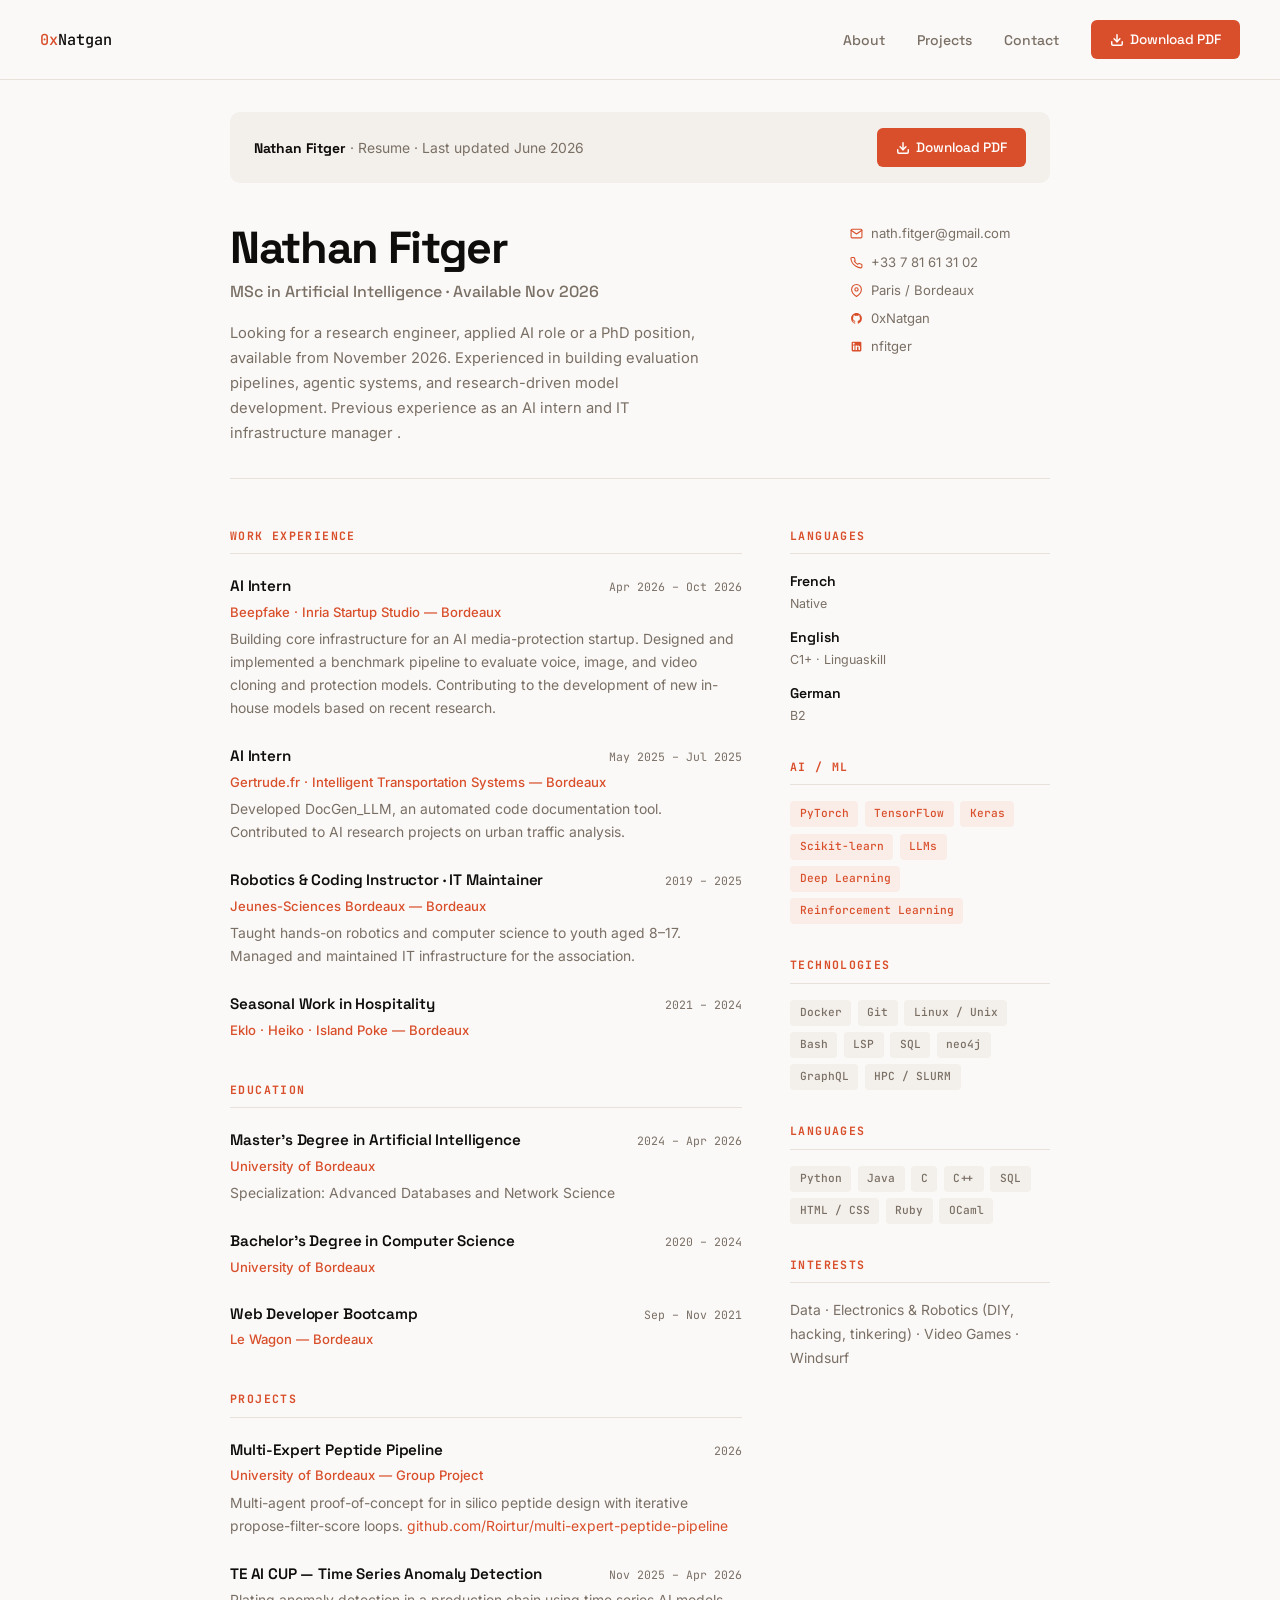
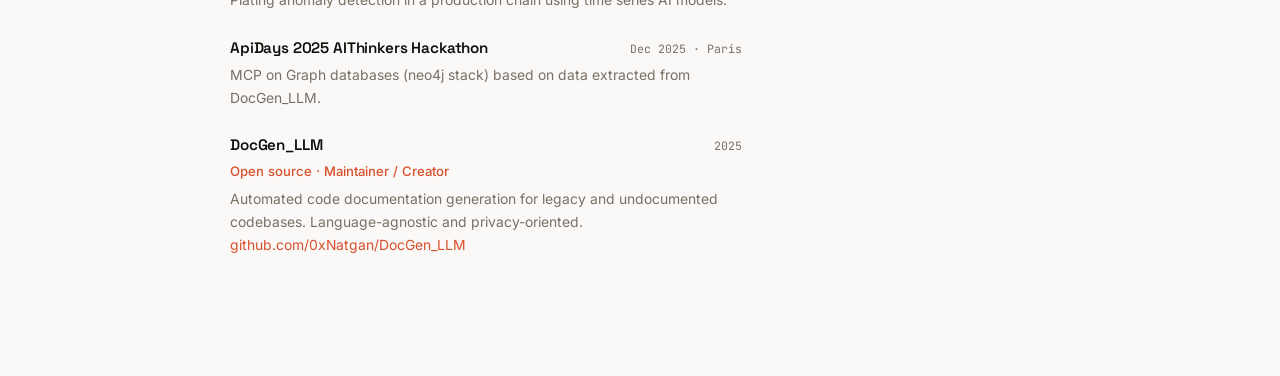
==== resume.html @ 7ccb7923 "Updates new projetcs etc..." ====
<!DOCTYPE html>
<html lang="en">

<head>
  <meta charset="UTF-8" />
  <meta name="viewport" content="width=device-width, initial-scale=1.0" />
  <title>Resume — 0xNatgan</title>
  <link rel="preconnect" href="https://fonts.googleapis.com" />
  <link rel="preconnect" href="https://fonts.gstatic.com" crossorigin />
  <link
    href="https://fonts.googleapis.com/css2?family=Space+Grotesk:wght@300;400;500;600;700&family=Inter:wght@400;500&family=JetBrains+Mono:wght@400;500&display=swap"
    rel="stylesheet" />
  <style>
    *,
    *::before,
    *::after {
      box-sizing: border-box;
      margin: 0;
      padding: 0;
    }

    :root {
      --bg: #FAF9F7;
      --surface: #F3F0EB;
      --text: #0F0D0B;
      --muted: #7A6F65;
      --accent: #D94F2B;
      --accent-2: #E8845C;
      --accent-light: #FAEDE8;
      --border: #E8E2DA;
      --mono: 'JetBrains Mono', monospace;
      --sans: 'Space Grotesk', sans-serif;
      --body: 'Inter', sans-serif;
    }

    html {
      scroll-behavior: smooth;
    }

    body {
      background: var(--bg);
      color: var(--text);
      font-family: var(--body);
      line-height: 1.6;
      -webkit-font-smoothing: antialiased;
    }

    /* ─── NAV ─── */
    nav {
      position: fixed;
      top: 0;
      left: 0;
      right: 0;
      z-index: 100;
      display: flex;
      justify-content: space-between;
      align-items: center;
      padding: 1.25rem 2.5rem;
      background: rgba(250, 249, 247, 0.9);
      backdrop-filter: blur(12px);
      border-bottom: 1px solid var(--border);
    }

    .nav-logo {
      font-family: var(--mono);
      font-size: 0.95rem;
      font-weight: 500;
      color: var(--text);
      text-decoration: none;
    }

    .nav-logo .prefix {
      color: var(--accent);
    }

    nav ul {
      list-style: none;
      display: flex;
      gap: 2rem;
      align-items: center;
    }

    nav ul a {
      font-family: var(--sans);
      font-size: 0.875rem;
      font-weight: 500;
      color: var(--muted);
      text-decoration: none;
      transition: color 0.2s;
    }

    nav ul a:hover {
      color: var(--accent);
    }

    .btn {
      font-family: var(--sans);
      font-size: 0.85rem;
      font-weight: 500;
      padding: 0.55rem 1.2rem;
      border-radius: 6px;
      text-decoration: none;
      transition: all 0.2s;
      display: inline-flex;
      align-items: center;
      gap: 0.35rem;
    }

    .btn-primary {
      background: var(--accent);
      color: #fff;
    }

    .btn-primary:hover {
      background: var(--accent-2);
      transform: translateY(-1px);
    }

    .btn-ghost {
      border: 1.5px solid var(--border);
      color: var(--text);
      background: transparent;
    }

    .btn-ghost:hover {
      border-color: var(--accent);
      color: var(--accent);
      transform: translateY(-1px);
    }

    /* ─── LAYOUT ─── */
    .page {
      max-width: 900px;
      margin: 0 auto;
      padding: 7rem 2.5rem 5rem;
    }

    /* ─── HEADER ─── */
    .resume-header {
      display: flex;
      justify-content: space-between;
      align-items: flex-start;
      gap: 2rem;
      margin-bottom: 3rem;
      padding-bottom: 2rem;
      border-bottom: 1px solid var(--border);
      flex-wrap: wrap;
    }

    .resume-header-left h1 {
      font-family: var(--sans);
      font-size: clamp(1.8rem, 4vw, 2.8rem);
      font-weight: 700;
      letter-spacing: -0.03em;
      line-height: 1.1;
      margin-bottom: 0.4rem;
    }

    .resume-header-left h1 .prefix {
      font-family: var(--mono);
      font-weight: 400;
      color: var(--accent);
      font-size: 0.65em;
    }

    .resume-title {
      font-family: var(--sans);
      font-size: 1rem;
      font-weight: 500;
      color: var(--muted);
      margin-bottom: 1rem;
    }

    .resume-summary {
      font-size: 0.92rem;
      color: var(--muted);
      max-width: 480px;
      line-height: 1.7;
    }

    .resume-header-right {
      display: flex;
      flex-direction: column;
      gap: 0.45rem;
      min-width: 200px;
    }

    .contact-item {
      display: flex;
      align-items: center;
      gap: 0.5rem;
      font-size: 0.82rem;
      color: var(--muted);
      font-family: var(--body);
    }

    .contact-item svg {
      flex-shrink: 0;
      color: var(--accent);
    }

    .contact-item a {
      color: var(--muted);
      text-decoration: none;
    }

    .contact-item a:hover {
      color: var(--accent);
    }

    /* ─── RESUME BODY ─── */
    .resume-body {
      display: grid;
      grid-template-columns: 1fr 260px;
      gap: 3rem;
      align-items: start;
    }

    /* ─── SECTIONS ─── */
    .resume-section {
      margin-bottom: 2.5rem;
    }

    .resume-section-title {
      font-family: var(--mono);
      font-size: 0.72rem;
      color: var(--accent);
      letter-spacing: 0.12em;
      text-transform: uppercase;
      margin-bottom: 1.25rem;
      padding-bottom: 0.5rem;
      border-bottom: 1px solid var(--border);
    }

    /* ─── TIMELINE ENTRIES ─── */
    .entry {
      margin-bottom: 1.5rem;
    }

    .entry:last-child {
      margin-bottom: 0;
    }

    .entry-header {
      display: flex;
      justify-content: space-between;
      align-items: baseline;
      gap: 0.75rem;
      flex-wrap: wrap;
      margin-bottom: 0.2rem;
    }

    .entry-title {
      font-family: var(--sans);
      font-size: 0.95rem;
      font-weight: 600;
      letter-spacing: -0.01em;
    }

    .entry-date {
      font-family: var(--mono);
      font-size: 0.72rem;
      color: var(--muted);
      white-space: nowrap;
      flex-shrink: 0;
    }

    .entry-org {
      font-size: 0.82rem;
      color: var(--accent);
      font-weight: 500;
      margin-bottom: 0.35rem;
    }

    .entry-desc {
      font-size: 0.87rem;
      color: var(--muted);
      line-height: 1.65;
    }

    .entry-desc a {
      color: var(--accent);
      text-decoration: none;
    }

    .entry-desc a:hover {
      text-decoration: underline;
    }

    /* ─── SIDEBAR ─── */
    .sidebar-block {
      margin-bottom: 2rem;
    }

    .sidebar-block:last-child {
      margin-bottom: 0;
    }

    .sidebar-title {
      font-family: var(--mono);
      font-size: 0.72rem;
      color: var(--accent);
      letter-spacing: 0.12em;
      text-transform: uppercase;
      margin-bottom: 1rem;
      padding-bottom: 0.5rem;
      border-bottom: 1px solid var(--border);
    }

    /* Languages */
    .lang-item {
      margin-bottom: 0.75rem;
    }

    .lang-name {
      font-family: var(--sans);
      font-size: 0.875rem;
      font-weight: 600;
      margin-bottom: 0.1rem;
    }

    .lang-level {
      font-size: 0.78rem;
      color: var(--muted);
    }

    /* Tags */
    .tag-cloud {
      display: flex;
      flex-wrap: wrap;
      gap: 0.4rem;
    }

    .tag {
      font-family: var(--mono);
      font-size: 0.7rem;
      background: var(--accent-light);
      color: var(--accent);
      padding: 0.25rem 0.6rem;
      border-radius: 4px;
      font-weight: 500;
    }

    .tag-neutral {
      background: var(--surface);
      color: var(--muted);
    }

    /* Hobbies */
    .hobbies-list {
      font-size: 0.87rem;
      color: var(--muted);
      line-height: 1.7;
    }

    /* ─── PRINT / DOWNLOAD BAR ─── */
    .download-bar {
      display: flex;
      align-items: center;
      justify-content: space-between;
      background: var(--surface);
      border-radius: 10px;
      padding: 1rem 1.5rem;
      margin-bottom: 2.5rem;
      flex-wrap: wrap;
      gap: 1rem;
    }

    .download-bar p {
      font-size: 0.87rem;
      color: var(--muted);
    }

    .download-bar strong {
      color: var(--text);
      font-family: var(--sans);
    }

    /* ─── REVEAL ─── */
    .reveal {
      opacity: 0;
      transform: translateY(14px);
      transition: opacity 0.5s ease, transform 0.5s ease;
    }

    .reveal.visible {
      opacity: 1;
      transform: none;
    }

    /* ─── RESPONSIVE ─── */
    @media (max-width: 680px) {
      nav {
        padding: 1rem 1.25rem;
      }

      .page {
        padding-left: 1.25rem;
        padding-right: 1.25rem;
      }

      .resume-body {
        grid-template-columns: 1fr;
      }

      .resume-header {
        flex-direction: column;
      }
    }

    @media (prefers-reduced-motion: reduce) {
      .reveal {
        transition: none;
      }
    }

    @media print {

      nav,
      .download-bar {
        display: none;
      }

      .page {
        padding-top: 1rem;
      }

      .reveal {
        opacity: 1;
        transform: none;
      }
    }
  </style>
</head>

<body>

  <nav>
    <a href="index.html" class="nav-logo"><span class="prefix">0x</span>Natgan</a>
    <ul>
      <li><a href="index.html#about">About</a></li>
      <li><a href="index.html#projects">Projects</a></li>
      <li><a href="index.html#contact">Contact</a></li>
      <li>
        <!-- Update href to point to your PDF file once hosted -->
        <a href="cv_en_Nathan_FITGER.pdf" download class="btn btn-primary">
          <svg width="14" height="14" viewBox="0 0 24 24" fill="none" stroke="currentColor" stroke-width="2.5"
            stroke-linecap="round" stroke-linejoin="round">
            <path d="M21 15v4a2 2 0 0 1-2 2H5a2 2 0 0 1-2-2v-4" />
            <polyline points="7 10 12 15 17 10" />
            <line x1="12" y1="15" x2="12" y2="3" />
          </svg>
          Download PDF
        </a>
      </li>
    </ul>
  </nav>

  <div class="page">

    <!-- Download nudge bar -->
    <div class="download-bar reveal">
      <p><strong>Nathan Fitger</strong> · Resume · Last updated June 2026</p>
      <a href="cv_en_Nathan_FITGER.pdf" download class="btn btn-primary">
        <svg width="14" height="14" viewBox="0 0 24 24" fill="none" stroke="currentColor" stroke-width="2.5"
          stroke-linecap="round" stroke-linejoin="round">
          <path d="M21 15v4a2 2 0 0 1-2 2H5a2 2 0 0 1-2-2v-4" />
          <polyline points="7 10 12 15 17 10" />
          <line x1="12" y1="15" x2="12" y2="3" />
        </svg>
        Download PDF
      </a>
    </div>

    <!-- Header -->
    <div class="resume-header reveal">
      <div class="resume-header-left">
        <h1></span>Nathan Fitger</h1>
        <p class="resume-title">MSc in Artificial Intelligence · Available Nov 2026</p>
        <p class="resume-summary">
          Looking for a research engineer, applied AI role or a PhD position, available from November 2026.
          Experienced in building evaluation pipelines, agentic systems, and
          research-driven model development. Previous experience as an AI intern and
          IT infrastructure manager .
        </p>
      </div>
      <div class="resume-header-right">
        <div class="contact-item">
          <svg width="13" height="13" viewBox="0 0 24 24" fill="none" stroke="currentColor" stroke-width="2"
            stroke-linecap="round" stroke-linejoin="round">
            <path d="M4 4h16c1.1 0 2 .9 2 2v12c0 1.1-.9 2-2 2H4c-1.1 0-2-.9-2-2V6c0-1.1.9-2 2-2z" />
            <polyline points="22,6 12,13 2,6" />
          </svg>
          <a href="mailto:nath.fitger@gmail.com">nath.fitger@gmail.com</a>
        </div>
        <div class="contact-item">
          <svg width="13" height="13" viewBox="0 0 24 24" fill="none" stroke="currentColor" stroke-width="2"
            stroke-linecap="round" stroke-linejoin="round">
            <path
              d="M22 16.92v3a2 2 0 0 1-2.18 2 19.79 19.79 0 0 1-8.63-3.07A19.5 19.5 0 0 1 4.69 13.4a19.79 19.79 0 0 1-3.07-8.67A2 2 0 0 1 3.6 2.69h3a2 2 0 0 1 2 1.72c.127.96.361 1.903.7 2.81a2 2 0 0 1-.45 2.11L7.91 9.16a16 16 0 0 0 6.29 6.29l.94-.94a2 2 0 0 1 2.11-.45c.907.339 1.85.573 2.81.7A2 2 0 0 1 22 16.92z" />
          </svg>
          +33 7 81 61 31 02
        </div>
        <div class="contact-item">
          <svg width="13" height="13" viewBox="0 0 24 24" fill="none" stroke="currentColor" stroke-width="2"
            stroke-linecap="round" stroke-linejoin="round">
            <path d="M21 10c0 7-9 13-9 13s-9-6-9-13a9 9 0 0 1 18 0z" />
            <circle cx="12" cy="10" r="3" />
          </svg>
          Paris / Bordeaux
        </div>
        <div class="contact-item">
          <svg width="13" height="13" viewBox="0 0 24 24" fill="currentColor">
            <path
              d="M12 2C6.477 2 2 6.477 2 12c0 4.42 2.865 8.17 6.839 9.49.5.092.682-.217.682-.482 0-.237-.008-.866-.013-1.7-2.782.604-3.369-1.34-3.369-1.34-.454-1.156-1.11-1.463-1.11-1.463-.908-.62.069-.608.069-.608 1.003.07 1.531 1.03 1.531 1.03.892 1.529 2.341 1.087 2.91.832.092-.647.35-1.088.636-1.338-2.22-.253-4.555-1.11-4.555-4.943 0-1.091.39-1.984 1.029-2.683-.103-.253-.446-1.27.098-2.647 0 0 .84-.269 2.75 1.025A9.578 9.578 0 0 1 12 6.836c.85.004 1.705.114 2.504.336 1.909-1.294 2.747-1.025 2.747-1.025.546 1.377.202 2.394.1 2.647.64.699 1.028 1.592 1.028 2.683 0 3.842-2.339 4.687-4.566 4.935.359.309.678.919.678 1.852 0 1.336-.012 2.415-.012 2.743 0 .267.18.578.688.48C19.138 20.167 22 16.418 22 12c0-5.523-4.477-10-10-10z" />
          </svg>
          <a href="https://github.com/0xNatgan" target="_blank">0xNatgan</a>
        </div>
        <div class="contact-item">
          <svg width="13" height="13" viewBox="0 0 24 24" fill="currentColor">
            <path
              d="M19 3a2 2 0 0 1 2 2v14a2 2 0 0 1-2 2H5a2 2 0 0 1-2-2V5a2 2 0 0 1 2-2h14m-.5 15.5v-5.3a3.26 3.26 0 0 0-3.26-3.26c-.85 0-1.84.52-2.32 1.3v-1.11h-2.79v8.37h2.79v-4.93c0-.77.62-1.4 1.39-1.4a1.4 1.4 0 0 1 1.4 1.4v4.93h2.79M6.88 8.56a1.68 1.68 0 0 0 1.68-1.68c0-.93-.75-1.69-1.68-1.69a1.69 1.69 0 0 0-1.69 1.69c0 .93.76 1.68 1.69 1.68m1.39 9.94v-8.37H5.5v8.37h2.77z" />
          </svg>
          <a href="https://linkedin.com/in/nfitger" target="_blank">nfitger</a>
        </div>
      </div>
    </div>

    <!-- Body: main + sidebar -->
    <div class="resume-body">

      <!-- MAIN COLUMN -->
      <div>

        <!-- Work Experience -->
        <div class="resume-section reveal">
          <h2 class="resume-section-title">Work Experience</h2>

          <div class="entry">
            <div class="entry-header">
              <span class="entry-title">AI Intern</span>
              <span class="entry-date">Apr 2026 – Oct 2026</span>
            </div>
            <div class="entry-org">Beepfake · Inria Startup Studio — Bordeaux</div>
            <p class="entry-desc">
              Building core infrastructure for an AI media-protection startup.
              Designed and implemented a benchmark pipeline to evaluate voice, image,
              and video cloning and protection models. Contributing to the development
              of new in-house models based on recent research.
            </p>
          </div>

          <div class="entry">
            <div class="entry-header">
              <span class="entry-title">AI Intern</span>
              <span class="entry-date">May 2025 – Jul 2025</span>
            </div>
            <div class="entry-org">Gertrude.fr · Intelligent Transportation Systems — Bordeaux</div>
            <p class="entry-desc">
              Developed DocGen_LLM, an automated code documentation tool. Contributed to
              AI research projects on urban traffic analysis.
            </p>
          </div>

          <div class="entry">
            <div class="entry-header">
              <span class="entry-title">Robotics & Coding Instructor · IT Maintainer</span>
              <span class="entry-date">2019 – 2025</span>
            </div>
            <div class="entry-org">Jeunes-Sciences Bordeaux — Bordeaux</div>
            <p class="entry-desc">
              Taught hands-on robotics and computer science to youth aged 8–17.
              Managed and maintained IT infrastructure for the association.
            </p>
          </div>

          <div class="entry">
            <div class="entry-header">
              <span class="entry-title">Seasonal Work in Hospitality</span>
              <span class="entry-date">2021 – 2024</span>
            </div>
            <div class="entry-org">Eklo · Heiko · Island Poke — Bordeaux</div>
          </div>
        </div>

        <!-- Education -->
        <div class="resume-section reveal">
          <h2 class="resume-section-title">Education</h2>

          <div class="entry">
            <div class="entry-header">
              <span class="entry-title">Master's Degree in Artificial Intelligence</span>
              <span class="entry-date">2024 – Apr 2026</span>
            </div>
            <div class="entry-org">University of Bordeaux</div>
            <p class="entry-desc">Specialization: Advanced Databases and Network Science</p>
          </div>

          <div class="entry">
            <div class="entry-header">
              <span class="entry-title">Bachelor's Degree in Computer Science</span>
              <span class="entry-date">2020 – 2024</span>
            </div>
            <div class="entry-org">University of Bordeaux</div>
          </div>

          <div class="entry">
            <div class="entry-header">
              <span class="entry-title">Web Developer Bootcamp</span>
              <span class="entry-date">Sep – Nov 2021</span>
            </div>
            <div class="entry-org">Le Wagon — Bordeaux</div>
          </div>
        </div>

        <!-- Projects -->
        <div class="resume-section reveal">
          <h2 class="resume-section-title">Projects</h2>

          <div class="entry">
            <div class="entry-header">
              <span class="entry-title">Multi-Expert Peptide Pipeline</span>
              <span class="entry-date">2026</span>
            </div>
            <div class="entry-org">University of Bordeaux — Group Project</div>
            <p class="entry-desc">
              Multi-agent proof-of-concept for in silico peptide design with iterative
              propose-filter-score loops. <a href="https://github.com/Roirtur/multi-expert-peptide-pipeline"
                target="_blank">github.com/Roirtur/multi-expert-peptide-pipeline</a>
            </p>
          </div>

          <div class="entry">
            <div class="entry-header">
              <span class="entry-title">TE AI CUP — Time Series Anomaly Detection</span>
              <span class="entry-date">Nov 2025 – Apr 2026</span>
            </div>
            <p class="entry-desc">Plating anomaly detection in a production chain using time series AI models.</p>
          </div>

          <div class="entry">
            <div class="entry-header">
              <span class="entry-title">ApiDays 2025 AIThinkers Hackathon</span>
              <span class="entry-date">Dec 2025 · Paris</span>
            </div>
            <p class="entry-desc">MCP on Graph databases (neo4j stack) based on data extracted from DocGen_LLM.</p>
          </div>

          <div class="entry">
            <div class="entry-header">
              <span class="entry-title">DocGen_LLM</span>
              <span class="entry-date">2025</span>
            </div>
            <div class="entry-org">Open source · Maintainer / Creator</div>
            <p class="entry-desc">
              Automated code documentation generation for legacy and undocumented codebases.
              Language-agnostic and privacy-oriented. <a href="https://github.com/0xNatgan/DocGen_LLM"
                target="_blank">github.com/0xNatgan/DocGen_LLM</a>
            </p>
          </div>
        </div>

      </div>

      <!-- SIDEBAR -->
      <div>

        <div class="sidebar-block reveal">
          <h3 class="sidebar-title">Languages</h3>
          <div class="lang-item">
            <div class="lang-name">French</div>
            <div class="lang-level">Native</div>
          </div>
          <div class="lang-item">
            <div class="lang-name">English</div>
            <div class="lang-level">C1+ · Linguaskill</div>
          </div>
          <div class="lang-item">
            <div class="lang-name">German</div>
            <div class="lang-level">B2</div>
          </div>
        </div>

        <div class="sidebar-block reveal">
          <h3 class="sidebar-title">AI / ML</h3>
          <div class="tag-cloud">
            <span class="tag">PyTorch</span>
            <span class="tag">TensorFlow</span>
            <span class="tag">Keras</span>
            <span class="tag">Scikit-learn</span>
            <span class="tag">LLMs</span>
            <span class="tag">Deep Learning</span>
            <span class="tag">Reinforcement Learning</span>
          </div>
        </div>

        <div class="sidebar-block reveal">
          <h3 class="sidebar-title">Technologies</h3>
          <div class="tag-cloud">
            <span class="tag tag-neutral">Docker</span>
            <span class="tag tag-neutral">Git</span>
            <span class="tag tag-neutral">Linux / Unix</span>
            <span class="tag tag-neutral">Bash</span>
            <span class="tag tag-neutral">LSP</span>
            <span class="tag tag-neutral">SQL</span>
            <span class="tag tag-neutral">neo4j</span>
            <span class="tag tag-neutral">GraphQL</span>
            <span class="tag tag-neutral">HPC / SLURM</span>
          </div>
        </div>

        <div class="sidebar-block reveal">
          <h3 class="sidebar-title">Languages</h3>
          <div class="tag-cloud">
            <span class="tag tag-neutral">Python</span>
            <span class="tag tag-neutral">Java</span>
            <span class="tag tag-neutral">C</span>
            <span class="tag tag-neutral">C++</span>
            <span class="tag tag-neutral">SQL</span>
            <span class="tag tag-neutral">HTML / CSS</span>
            <span class="tag tag-neutral">Ruby</span>
            <span class="tag tag-neutral">OCaml</span>
          </div>
        </div>

        <div class="sidebar-block reveal">
          <h3 class="sidebar-title">Interests</h3>
          <p class="hobbies-list">Data · Electronics & Robotics (DIY, hacking, tinkering) · Video Games · Windsurf</p>
        </div>

      </div>
    </div>
  </div>

  <script>
    const observer = new IntersectionObserver((entries) => {
      entries.forEach(e => {
        if (e.isIntersecting) {
          e.target.classList.add('visible');
          observer.unobserve(e.target);
        }
      });
    }, { threshold: 0.08, rootMargin: '0px 0px -30px 0px' });
    document.querySelectorAll('.reveal').forEach(el => observer.observe(el));
  </script>
</body>

</html>
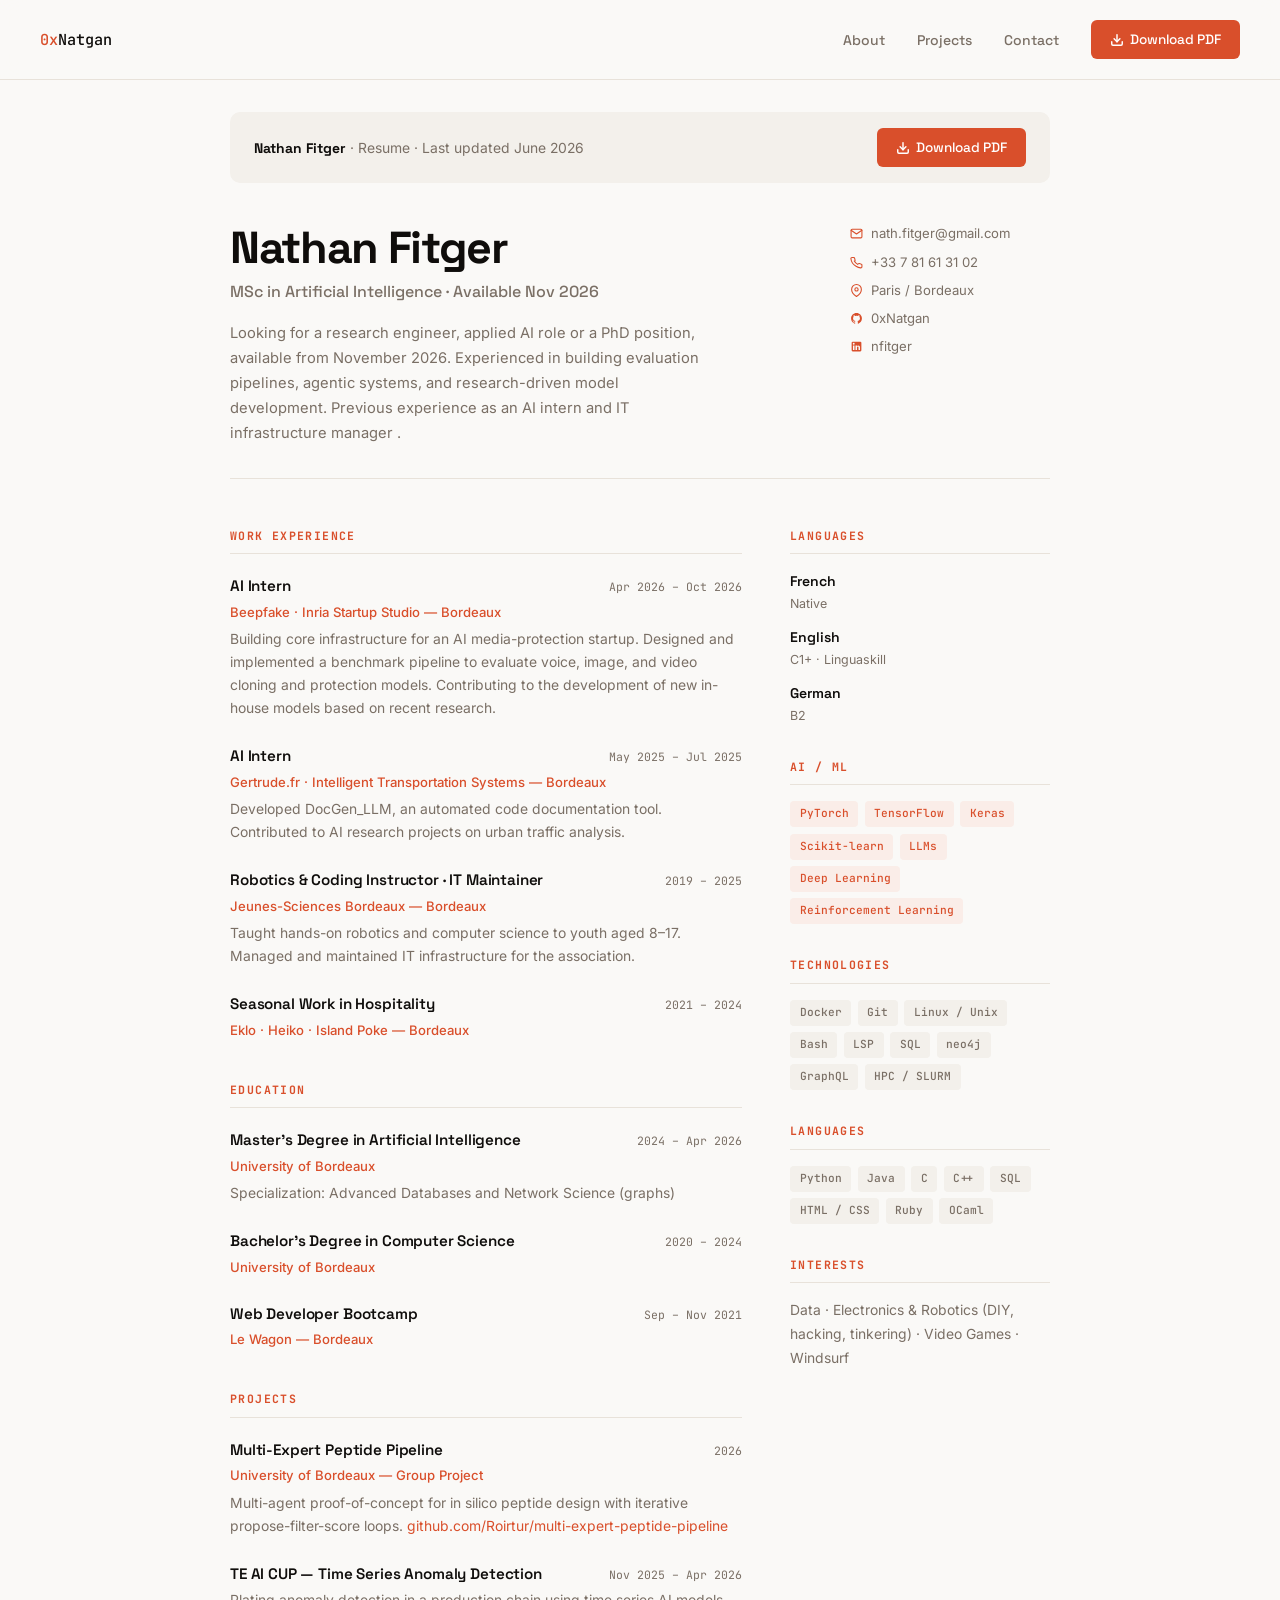
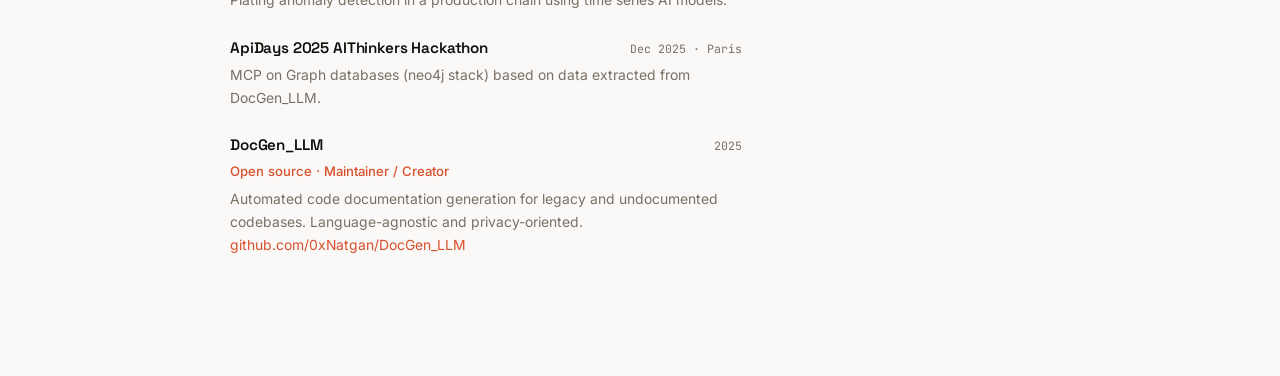
==== commit 3f40754a: "Update specialization" ====
--- a/resume.html
+++ b/resume.html
@@ -593,7 +593,7 @@
               <span class="entry-date">2024 – Apr 2026</span>
             </div>
             <div class="entry-org">University of Bordeaux</div>
-            <p class="entry-desc">Specialization: Advanced Databases and Network Science</p>
+            <p class="entry-desc">Specialization: Advanced Databases and Network Science (graphs)</p>
           </div>
 
           <div class="entry">
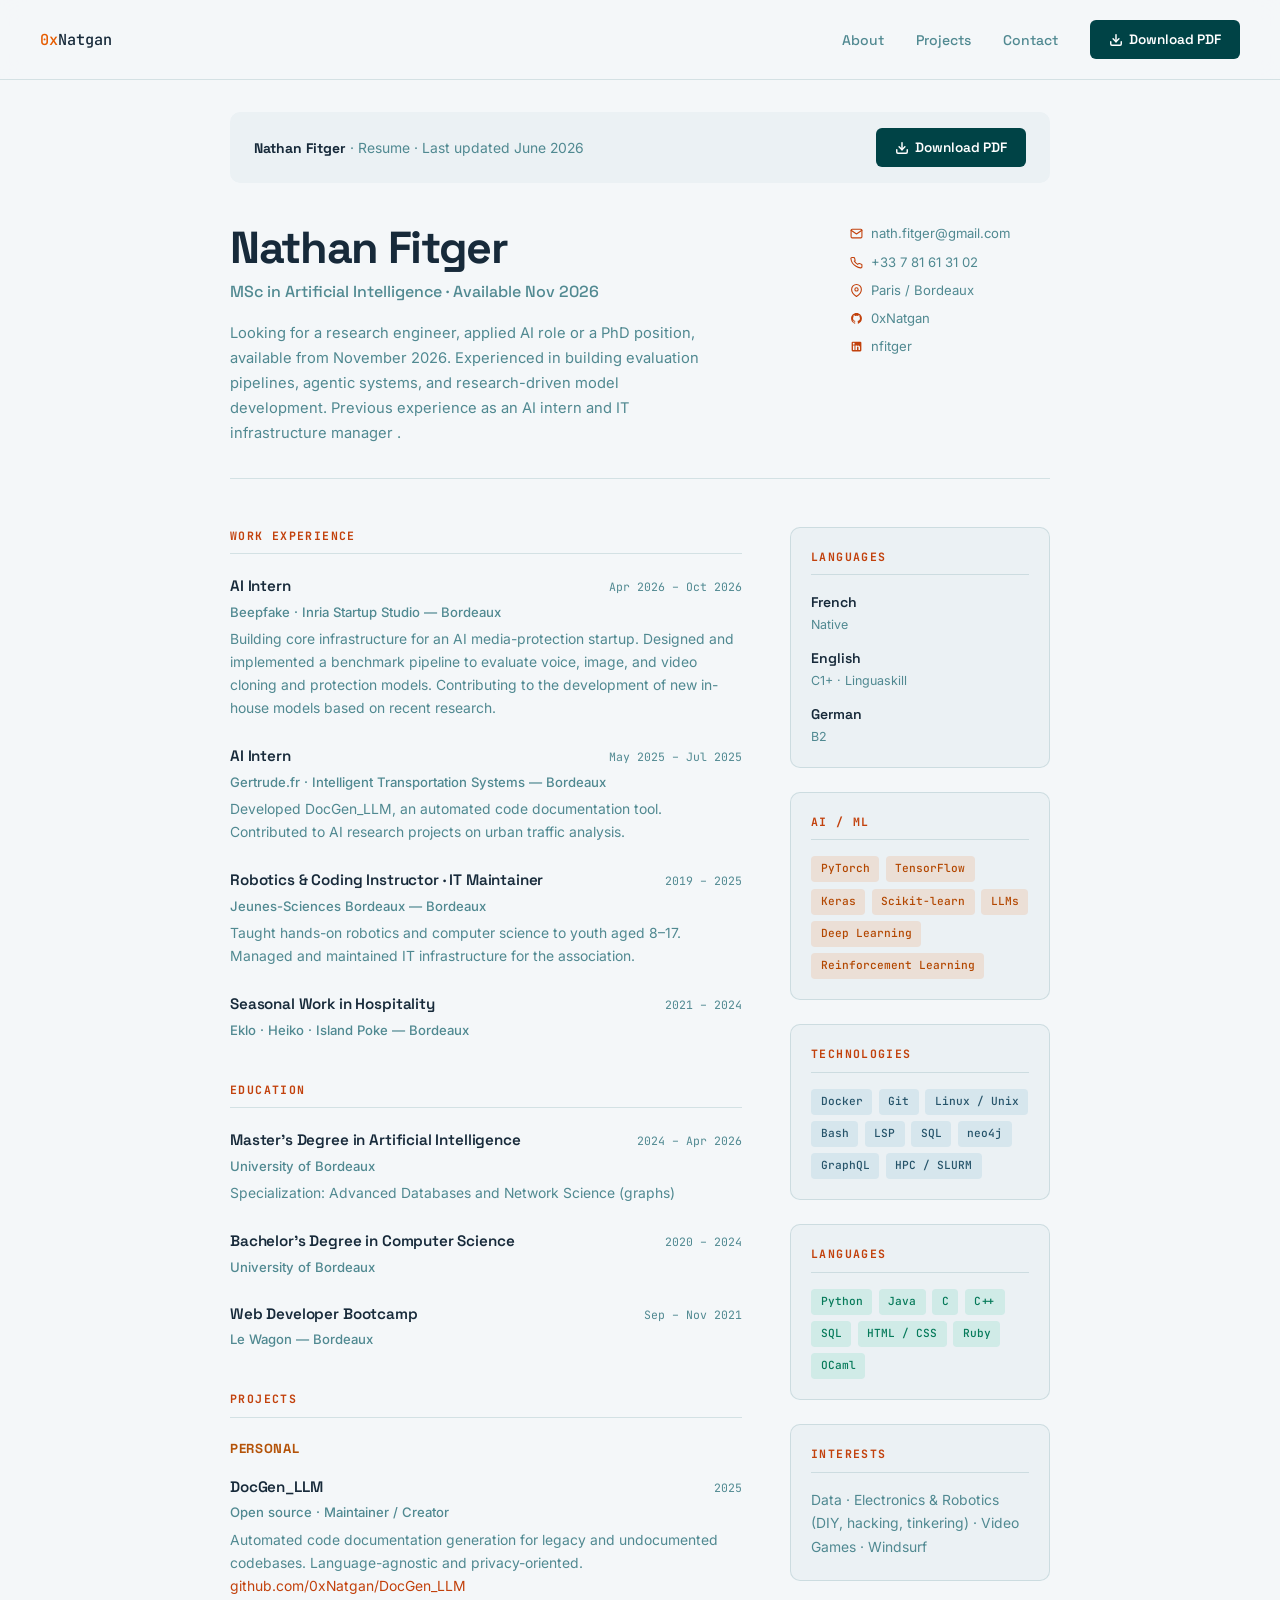
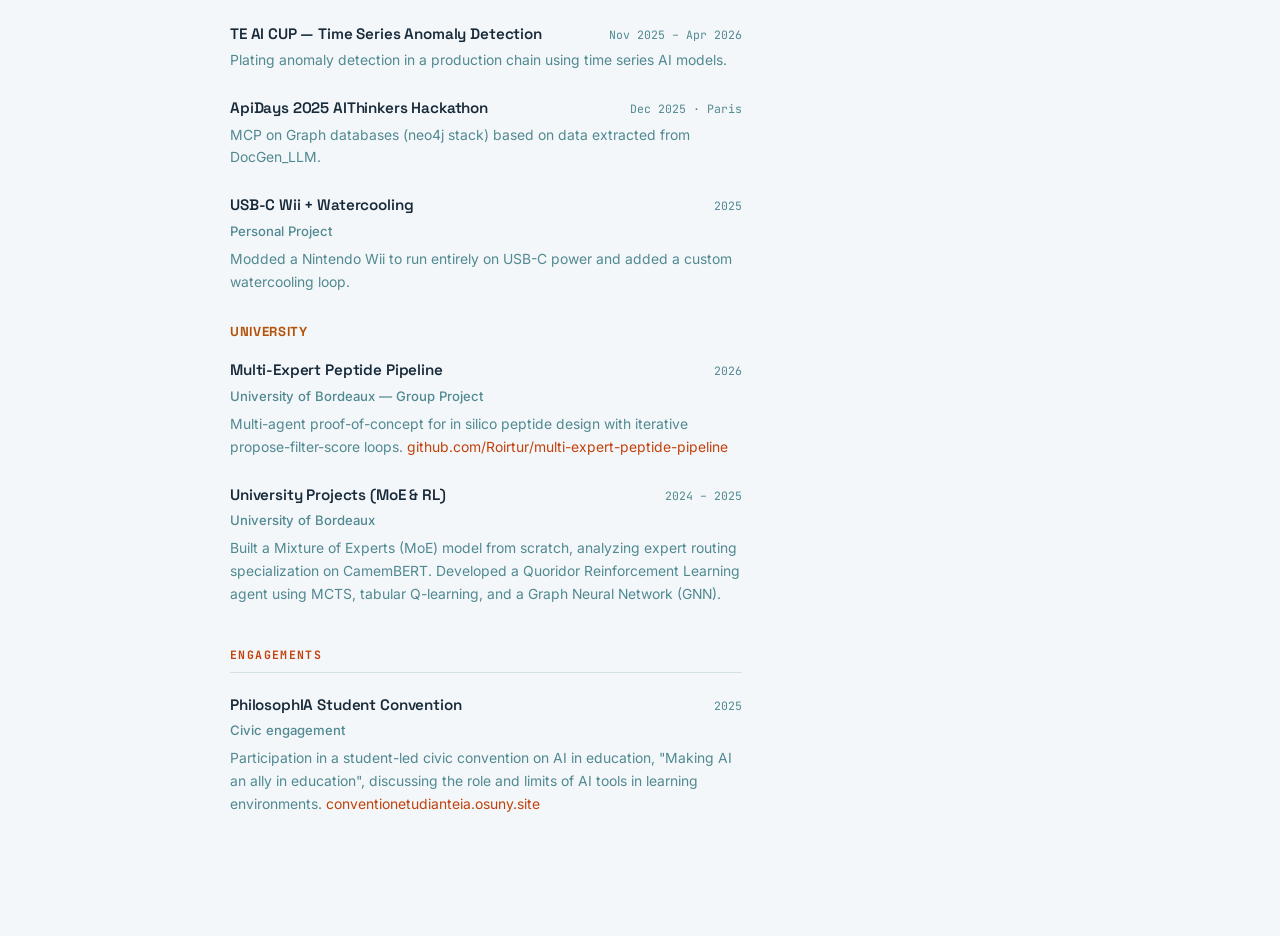
==== commit 0f96e975: "Update color palette and add university + PhilosophIA page" ====
--- a/resume.html
+++ b/resume.html
@@ -20,14 +20,16 @@
     }
 
     :root {
-      --bg: #FAF9F7;
-      --surface: #F3F0EB;
-      --text: #0F0D0B;
-      --muted: #7A6F65;
-      --accent: #D94F2B;
-      --accent-2: #E8845C;
-      --accent-light: #FAEDE8;
-      --border: #E8E2DA;
+      --bg: #F4F7F9;
+      --surface: #EBF1F4;
+      --text: #172a3a;
+      --muted: #508991;
+      --accent: #004346;
+      --accent-2: #e65c00;
+      --accent-warm: #c2410c;
+      --accent-warm-muted: #b45309;
+      --accent-light: rgba(230, 92, 0, 0.12);
+      --border: rgba(80, 137, 145, 0.2);
       --mono: 'JetBrains Mono', monospace;
       --sans: 'Space Grotesk', sans-serif;
       --body: 'Inter', sans-serif;
@@ -56,7 +58,7 @@
       justify-content: space-between;
       align-items: center;
       padding: 1.25rem 2.5rem;
-      background: rgba(250, 249, 247, 0.9);
+      background: rgba(244, 247, 249, 0.9);
       backdrop-filter: blur(12px);
       border-bottom: 1px solid var(--border);
     }
@@ -70,7 +72,7 @@
     }
 
     .nav-logo .prefix {
-      color: var(--accent);
+      color: var(--accent-2);
     }
 
     nav ul {
@@ -90,7 +92,7 @@
     }
 
     nav ul a:hover {
-      color: var(--accent);
+      color: var(--accent-2);
     }
 
     .btn {
@@ -109,6 +111,7 @@
     .btn-primary {
       background: var(--accent);
       color: #fff;
+      font-weight: 600;
     }
 
     .btn-primary:hover {
@@ -123,8 +126,8 @@
     }
 
     .btn-ghost:hover {
-      border-color: var(--accent);
-      color: var(--accent);
+      border-color: var(--accent-2);
+      color: var(--accent-2);
       transform: translateY(-1px);
     }
 
@@ -159,7 +162,7 @@
     .resume-header-left h1 .prefix {
       font-family: var(--mono);
       font-weight: 400;
-      color: var(--accent);
+      color: var(--accent-warm);
       font-size: 0.65em;
     }
 
@@ -196,7 +199,7 @@
 
     .contact-item svg {
       flex-shrink: 0;
-      color: var(--accent);
+      color: var(--accent-warm);
     }
 
     .contact-item a {
@@ -205,7 +208,7 @@
     }
 
     .contact-item a:hover {
-      color: var(--accent);
+      color: var(--accent-warm);
     }
 
     /* ─── RESUME BODY ─── */
@@ -224,12 +227,25 @@
     .resume-section-title {
       font-family: var(--mono);
       font-size: 0.72rem;
-      color: var(--accent);
+      color: var(--accent-warm);
       letter-spacing: 0.12em;
       text-transform: uppercase;
       margin-bottom: 1.25rem;
       padding-bottom: 0.5rem;
       border-bottom: 1px solid var(--border);
+    }
+
+    .resume-subsection-title {
+      font-family: var(--sans);
+      font-size: 0.82rem;
+      text-transform: uppercase;
+      letter-spacing: 0.05em;
+      color: var(--accent-warm-muted);
+      margin: 1.75rem 0 1rem 0;
+    }
+
+    .resume-subsection-title:first-of-type {
+      margin-top: 0;
     }
 
     /* ─── TIMELINE ENTRIES ─── */
@@ -267,7 +283,7 @@
 
     .entry-org {
       font-size: 0.82rem;
-      color: var(--accent);
+      color: var(--muted);
       font-weight: 500;
       margin-bottom: 0.35rem;
     }
@@ -279,7 +295,7 @@
     }
 
     .entry-desc a {
-      color: var(--accent);
+      color: var(--accent-warm);
       text-decoration: none;
     }
 
@@ -289,7 +305,11 @@
 
     /* ─── SIDEBAR ─── */
     .sidebar-block {
-      margin-bottom: 2rem;
+      background: var(--surface);
+      border: 1px solid var(--border);
+      border-radius: 10px;
+      padding: 1.25rem;
+      margin-bottom: 1.5rem;
     }
 
     .sidebar-block:last-child {
@@ -299,7 +319,7 @@
     .sidebar-title {
       font-family: var(--mono);
       font-size: 0.72rem;
-      color: var(--accent);
+      color: var(--accent-warm);
       letter-spacing: 0.12em;
       text-transform: uppercase;
       margin-bottom: 1rem;
@@ -312,6 +332,10 @@
       margin-bottom: 0.75rem;
     }
 
+    .lang-item:last-child {
+      margin-bottom: 0;
+    }
+
     .lang-name {
       font-family: var(--sans);
       font-size: 0.875rem;
@@ -334,16 +358,34 @@
     .tag {
       font-family: var(--mono);
       font-size: 0.7rem;
-      background: var(--accent-light);
-      color: var(--accent);
       padding: 0.25rem 0.6rem;
       border-radius: 4px;
       font-weight: 500;
     }
 
-    .tag-neutral {
-      background: var(--surface);
-      color: var(--muted);
+    .tag-blue {
+      background: rgba(116, 179, 206, 0.18);
+      color: #26546a;
+    }
+
+    .tag-cyan {
+      background: rgba(80, 137, 145, 0.15);
+      color: #2c5156;
+    }
+
+    .tag-orange {
+      background: rgba(230, 92, 0, 0.12);
+      color: #b34700;
+    }
+
+    .tag-dark {
+      background: rgba(23, 42, 58, 0.08);
+      color: #172a3a;
+    }
+
+    .tag-green {
+      background: rgba(9, 188, 138, 0.12);
+      color: #067a5a;
     }
 
     /* Hobbies */
@@ -475,7 +517,7 @@
     <!-- Header -->
     <div class="resume-header reveal">
       <div class="resume-header-left">
-        <h1></span>Nathan Fitger</h1>
+        <h1>Nathan Fitger</h1>
         <p class="resume-title">MSc in Artificial Intelligence · Available Nov 2026</p>
         <p class="resume-summary">
           Looking for a research engineer, applied AI role or a PhD position, available from November 2026.
@@ -617,6 +659,50 @@
         <div class="resume-section reveal">
           <h2 class="resume-section-title">Projects</h2>
 
+          <h3 class="resume-subsection-title">Personal</h3>
+
+          <div class="entry">
+            <div class="entry-header">
+              <span class="entry-title">DocGen_LLM</span>
+              <span class="entry-date">2025</span>
+            </div>
+            <div class="entry-org">Open source · Maintainer / Creator</div>
+            <p class="entry-desc">
+              Automated code documentation generation for legacy and undocumented codebases.
+              Language-agnostic and privacy-oriented. <a href="https://github.com/0xNatgan/DocGen_LLM"
+                target="_blank">github.com/0xNatgan/DocGen_LLM</a>
+            </p>
+          </div>
+
+          <div class="entry">
+            <div class="entry-header">
+              <span class="entry-title">TE AI CUP — Time Series Anomaly Detection</span>
+              <span class="entry-date">Nov 2025 – Apr 2026</span>
+            </div>
+            <p class="entry-desc">Plating anomaly detection in a production chain using time series AI models.</p>
+          </div>
+
+          <div class="entry">
+            <div class="entry-header">
+              <span class="entry-title">ApiDays 2025 AIThinkers Hackathon</span>
+              <span class="entry-date">Dec 2025 · Paris</span>
+            </div>
+            <p class="entry-desc">MCP on Graph databases (neo4j stack) based on data extracted from DocGen_LLM.</p>
+          </div>
+
+          <div class="entry">
+            <div class="entry-header">
+              <span class="entry-title">USB-C Wii + Watercooling</span>
+              <span class="entry-date">2025</span>
+            </div>
+            <div class="entry-org">Personal Project</div>
+            <p class="entry-desc">
+              Modded a Nintendo Wii to run entirely on USB-C power and added a custom watercooling loop.
+            </p>
+          </div>
+
+          <h3 class="resume-subsection-title">University</h3>
+
           <div class="entry">
             <div class="entry-header">
               <span class="entry-title">Multi-Expert Peptide Pipeline</span>
@@ -632,30 +718,29 @@
 
           <div class="entry">
             <div class="entry-header">
-              <span class="entry-title">TE AI CUP — Time Series Anomaly Detection</span>
-              <span class="entry-date">Nov 2025 – Apr 2026</span>
-            </div>
-            <p class="entry-desc">Plating anomaly detection in a production chain using time series AI models.</p>
-          </div>
-
-          <div class="entry">
-            <div class="entry-header">
-              <span class="entry-title">ApiDays 2025 AIThinkers Hackathon</span>
-              <span class="entry-date">Dec 2025 · Paris</span>
-            </div>
-            <p class="entry-desc">MCP on Graph databases (neo4j stack) based on data extracted from DocGen_LLM.</p>
-          </div>
-
-          <div class="entry">
-            <div class="entry-header">
-              <span class="entry-title">DocGen_LLM</span>
+              <span class="entry-title">University Projects (MoE &amp; RL)</span>
+              <span class="entry-date">2024 – 2025</span>
+            </div>
+            <div class="entry-org">University of Bordeaux</div>
+            <p class="entry-desc">
+              Built a Mixture of Experts (MoE) model from scratch, analyzing expert routing specialization on CamemBERT. Developed a Quoridor Reinforcement Learning agent using MCTS, tabular Q-learning, and a Graph Neural Network (GNN).
+            </p>
+          </div>
+        </div>
+
+        <!-- Engagements -->
+        <div class="resume-section reveal">
+          <h2 class="resume-section-title">Engagements</h2>
+
+          <div class="entry">
+            <div class="entry-header">
+              <span class="entry-title">PhilosophIA Student Convention</span>
               <span class="entry-date">2025</span>
             </div>
-            <div class="entry-org">Open source · Maintainer / Creator</div>
+            <div class="entry-org">Civic engagement</div>
             <p class="entry-desc">
-              Automated code documentation generation for legacy and undocumented codebases.
-              Language-agnostic and privacy-oriented. <a href="https://github.com/0xNatgan/DocGen_LLM"
-                target="_blank">github.com/0xNatgan/DocGen_LLM</a>
+              Participation in a student-led civic convention on AI in education, "Making AI an ally in education", discussing the role and limits of AI tools in learning environments. <a href="https://conventionetudianteia.osuny.site/"
+                target="_blank">conventionetudianteia.osuny.site</a>
             </p>
           </div>
         </div>
@@ -684,42 +769,42 @@
         <div class="sidebar-block reveal">
           <h3 class="sidebar-title">AI / ML</h3>
           <div class="tag-cloud">
-            <span class="tag">PyTorch</span>
-            <span class="tag">TensorFlow</span>
-            <span class="tag">Keras</span>
-            <span class="tag">Scikit-learn</span>
-            <span class="tag">LLMs</span>
-            <span class="tag">Deep Learning</span>
-            <span class="tag">Reinforcement Learning</span>
+            <span class="tag tag-orange">PyTorch</span>
+            <span class="tag tag-orange">TensorFlow</span>
+            <span class="tag tag-orange">Keras</span>
+            <span class="tag tag-orange">Scikit-learn</span>
+            <span class="tag tag-orange">LLMs</span>
+            <span class="tag tag-orange">Deep Learning</span>
+            <span class="tag tag-orange">Reinforcement Learning</span>
           </div>
         </div>
 
         <div class="sidebar-block reveal">
           <h3 class="sidebar-title">Technologies</h3>
           <div class="tag-cloud">
-            <span class="tag tag-neutral">Docker</span>
-            <span class="tag tag-neutral">Git</span>
-            <span class="tag tag-neutral">Linux / Unix</span>
-            <span class="tag tag-neutral">Bash</span>
-            <span class="tag tag-neutral">LSP</span>
-            <span class="tag tag-neutral">SQL</span>
-            <span class="tag tag-neutral">neo4j</span>
-            <span class="tag tag-neutral">GraphQL</span>
-            <span class="tag tag-neutral">HPC / SLURM</span>
+            <span class="tag tag-blue">Docker</span>
+            <span class="tag tag-blue">Git</span>
+            <span class="tag tag-blue">Linux / Unix</span>
+            <span class="tag tag-blue">Bash</span>
+            <span class="tag tag-blue">LSP</span>
+            <span class="tag tag-blue">SQL</span>
+            <span class="tag tag-blue">neo4j</span>
+            <span class="tag tag-blue">GraphQL</span>
+            <span class="tag tag-blue">HPC / SLURM</span>
           </div>
         </div>
 
         <div class="sidebar-block reveal">
           <h3 class="sidebar-title">Languages</h3>
           <div class="tag-cloud">
-            <span class="tag tag-neutral">Python</span>
-            <span class="tag tag-neutral">Java</span>
-            <span class="tag tag-neutral">C</span>
-            <span class="tag tag-neutral">C++</span>
-            <span class="tag tag-neutral">SQL</span>
-            <span class="tag tag-neutral">HTML / CSS</span>
-            <span class="tag tag-neutral">Ruby</span>
-            <span class="tag tag-neutral">OCaml</span>
+            <span class="tag tag-green">Python</span>
+            <span class="tag tag-green">Java</span>
+            <span class="tag tag-green">C</span>
+            <span class="tag tag-green">C++</span>
+            <span class="tag tag-green">SQL</span>
+            <span class="tag tag-green">HTML / CSS</span>
+            <span class="tag tag-green">Ruby</span>
+            <span class="tag tag-green">OCaml</span>
           </div>
         </div>
 
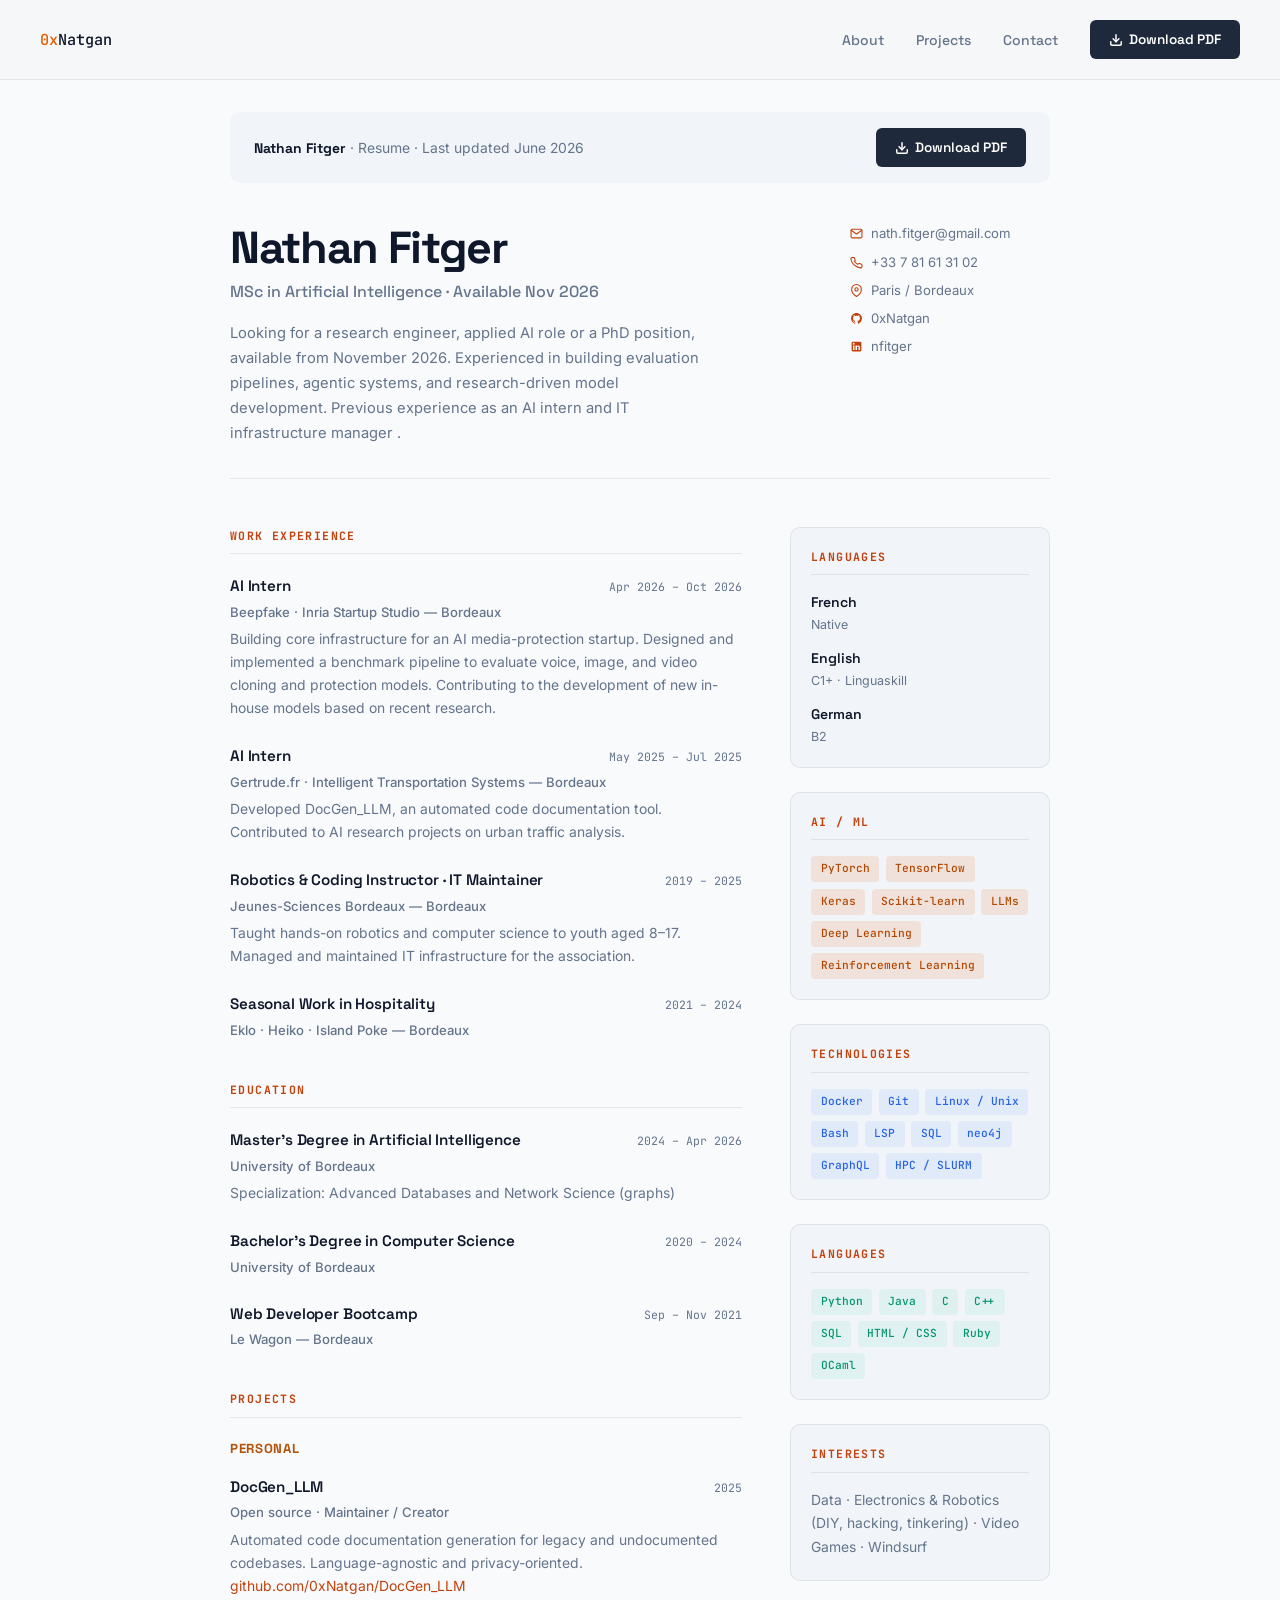
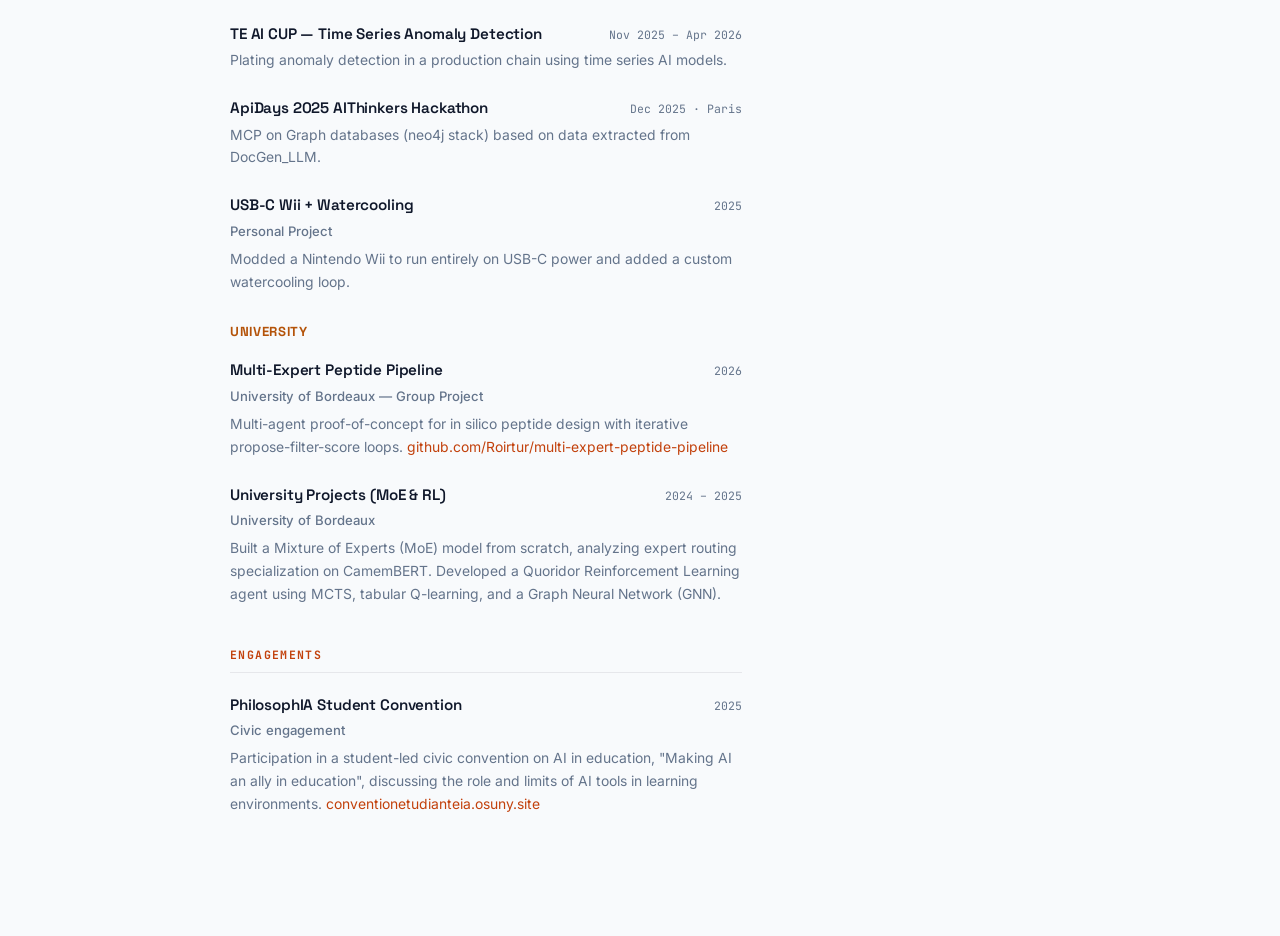
==== commit 420a62be: "Reupdatecolors" ====
--- a/resume.html
+++ b/resume.html
@@ -20,16 +20,16 @@
     }
 
     :root {
-      --bg: #F4F7F9;
-      --surface: #EBF1F4;
-      --text: #172a3a;
-      --muted: #508991;
-      --accent: #004346;
+      --bg: #F8FAFC;
+      --surface: #F1F5F9;
+      --text: #0F172A;
+      --muted: #64748B;
+      --accent: #1E293B;
       --accent-2: #e65c00;
       --accent-warm: #c2410c;
       --accent-warm-muted: #b45309;
       --accent-light: rgba(230, 92, 0, 0.12);
-      --border: rgba(80, 137, 145, 0.2);
+      --border: rgba(15, 23, 42, 0.08);
       --mono: 'JetBrains Mono', monospace;
       --sans: 'Space Grotesk', sans-serif;
       --body: 'Inter', sans-serif;
@@ -364,13 +364,13 @@
     }
 
     .tag-blue {
-      background: rgba(116, 179, 206, 0.18);
-      color: #26546a;
+      background: rgba(37, 99, 235, 0.08);
+      color: #2563eb;
     }
 
     .tag-cyan {
-      background: rgba(80, 137, 145, 0.15);
-      color: #2c5156;
+      background: rgba(30, 41, 59, 0.06);
+      color: #475569;
     }
 
     .tag-orange {
@@ -379,13 +379,13 @@
     }
 
     .tag-dark {
-      background: rgba(23, 42, 58, 0.08);
-      color: #172a3a;
+      background: rgba(15, 23, 42, 0.08);
+      color: #0f172a;
     }
 
     .tag-green {
-      background: rgba(9, 188, 138, 0.12);
-      color: #067a5a;
+      background: rgba(16, 185, 129, 0.08);
+      color: #059669;
     }
 
     /* Hobbies */
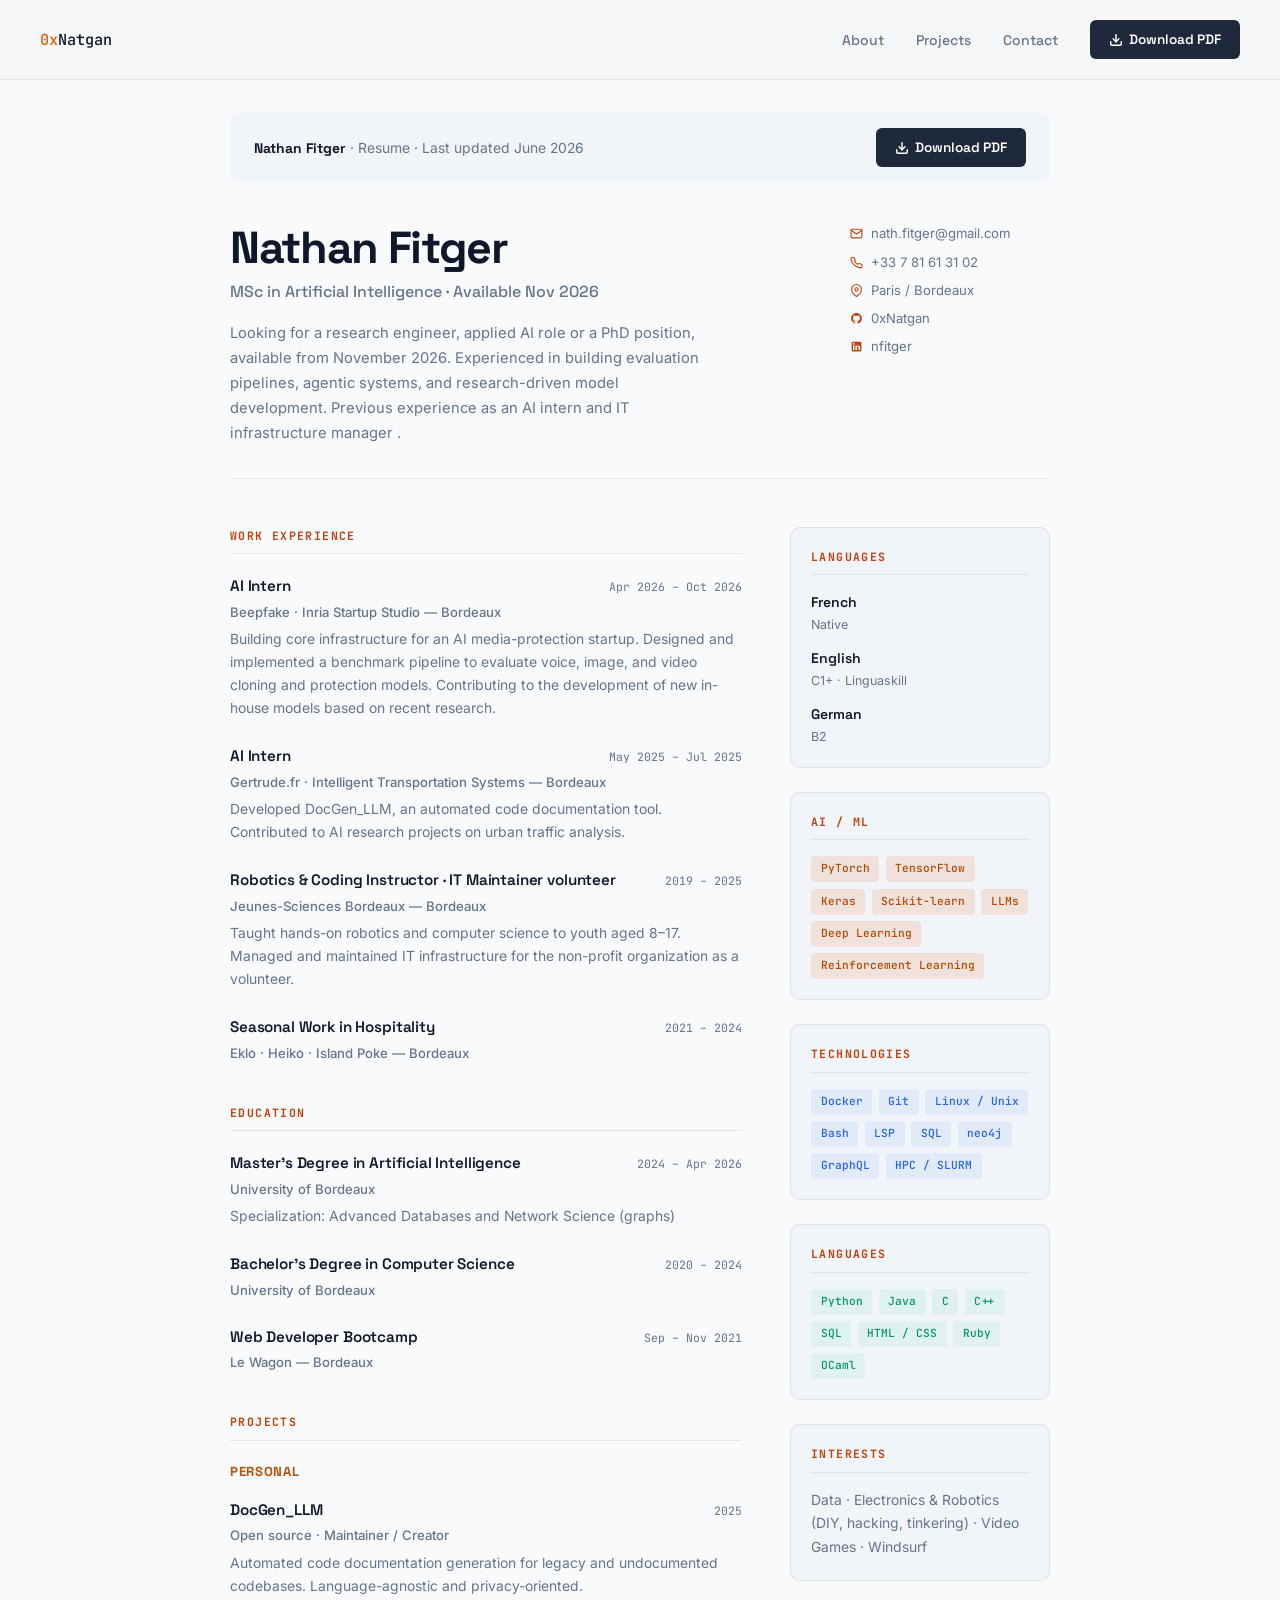
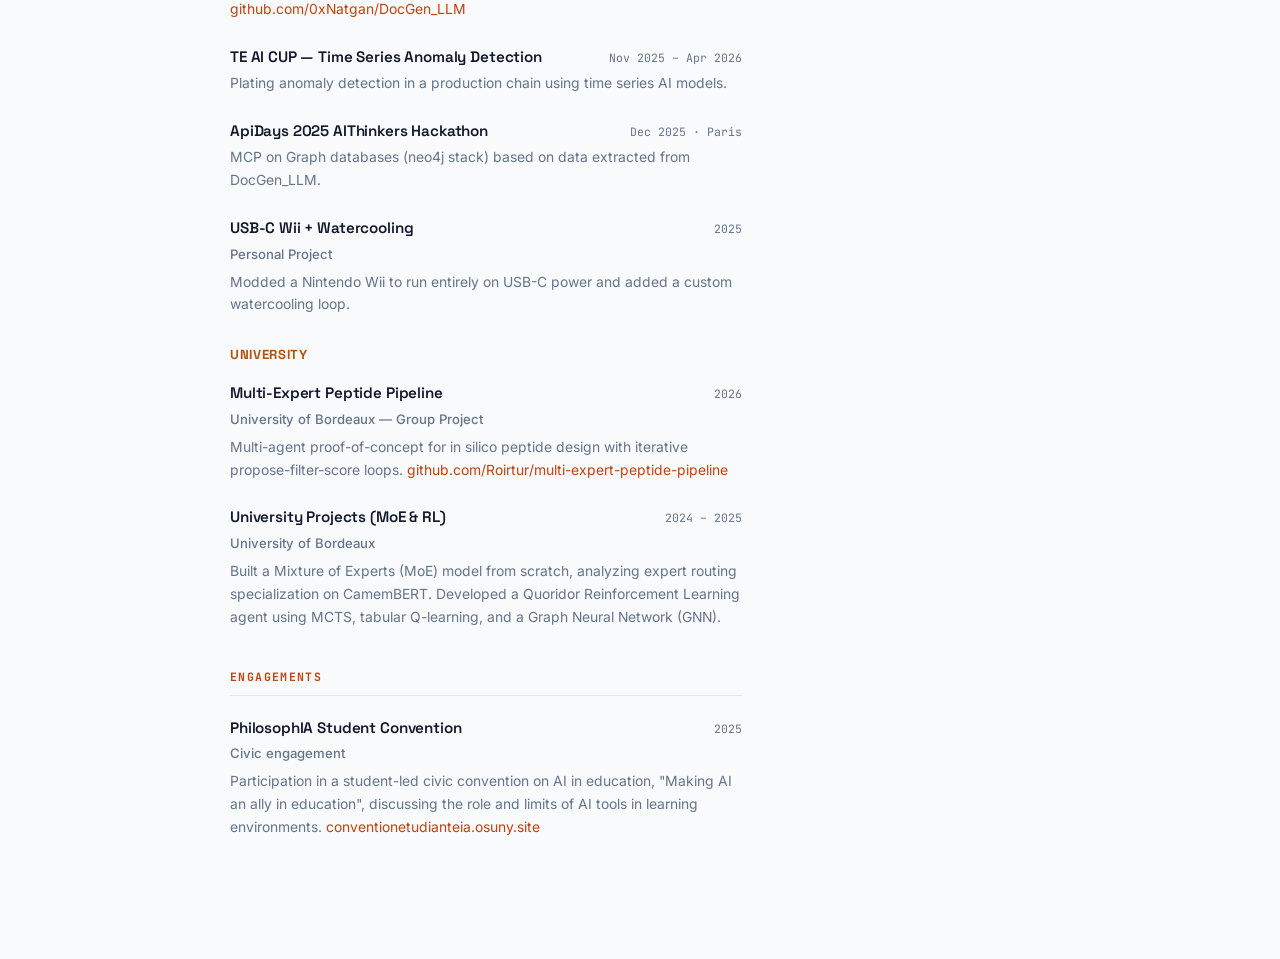
==== commit 43455f21: "Update association to NPO" ====
--- a/resume.html
+++ b/resume.html
@@ -606,13 +606,13 @@
 
           <div class="entry">
             <div class="entry-header">
-              <span class="entry-title">Robotics & Coding Instructor · IT Maintainer</span>
+              <span class="entry-title">Robotics & Coding Instructor · IT Maintainer volunteer</span>
               <span class="entry-date">2019 – 2025</span>
             </div>
             <div class="entry-org">Jeunes-Sciences Bordeaux — Bordeaux</div>
             <p class="entry-desc">
               Taught hands-on robotics and computer science to youth aged 8–17.
-              Managed and maintained IT infrastructure for the association.
+              Managed and maintained IT infrastructure for the non-profit organization as a volunteer.
             </p>
           </div>
 
@@ -723,7 +723,9 @@
             </div>
             <div class="entry-org">University of Bordeaux</div>
             <p class="entry-desc">
-              Built a Mixture of Experts (MoE) model from scratch, analyzing expert routing specialization on CamemBERT. Developed a Quoridor Reinforcement Learning agent using MCTS, tabular Q-learning, and a Graph Neural Network (GNN).
+              Built a Mixture of Experts (MoE) model from scratch, analyzing expert routing specialization on CamemBERT.
+              Developed a Quoridor Reinforcement Learning agent using MCTS, tabular Q-learning, and a Graph Neural
+              Network (GNN).
             </p>
           </div>
         </div>
@@ -739,8 +741,9 @@
             </div>
             <div class="entry-org">Civic engagement</div>
             <p class="entry-desc">
-              Participation in a student-led civic convention on AI in education, "Making AI an ally in education", discussing the role and limits of AI tools in learning environments. <a href="https://conventionetudianteia.osuny.site/"
-                target="_blank">conventionetudianteia.osuny.site</a>
+              Participation in a student-led civic convention on AI in education, "Making AI an ally in education",
+              discussing the role and limits of AI tools in learning environments. <a
+                href="https://conventionetudianteia.osuny.site/" target="_blank">conventionetudianteia.osuny.site</a>
             </p>
           </div>
         </div>
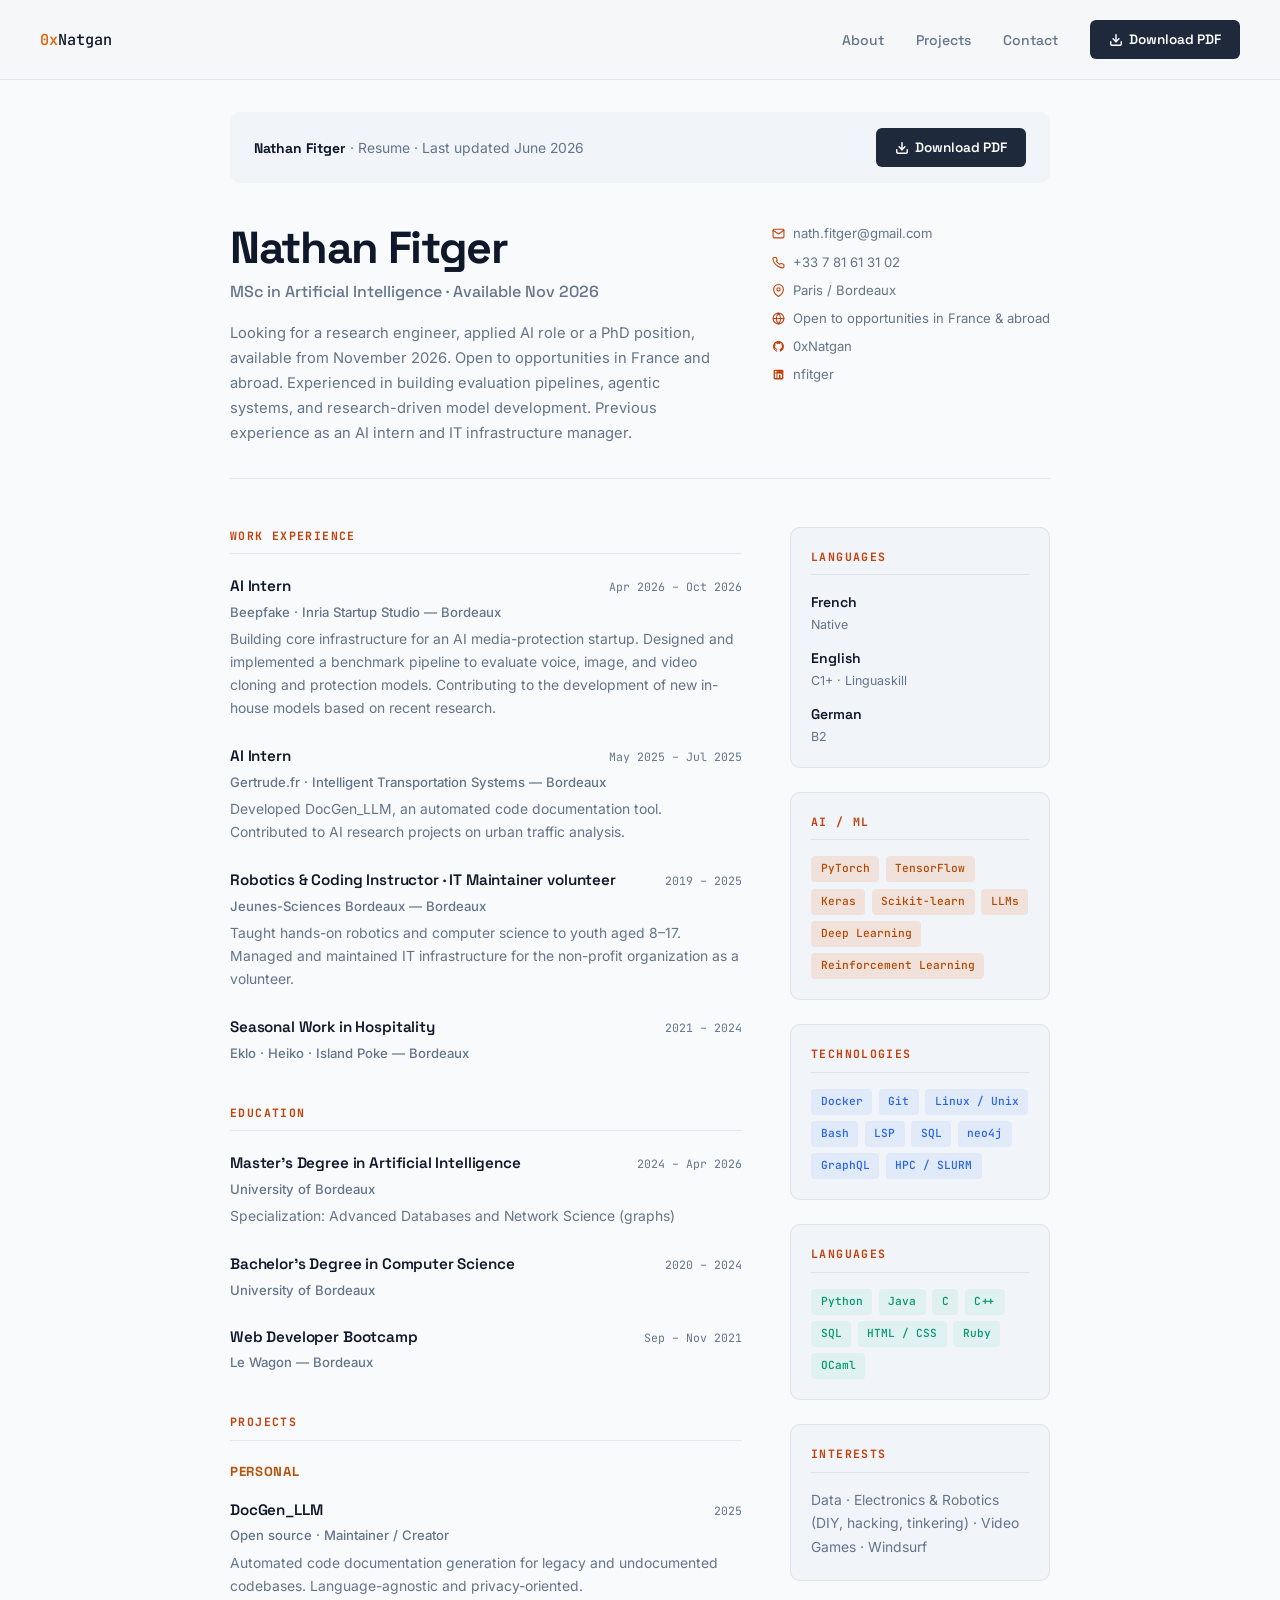
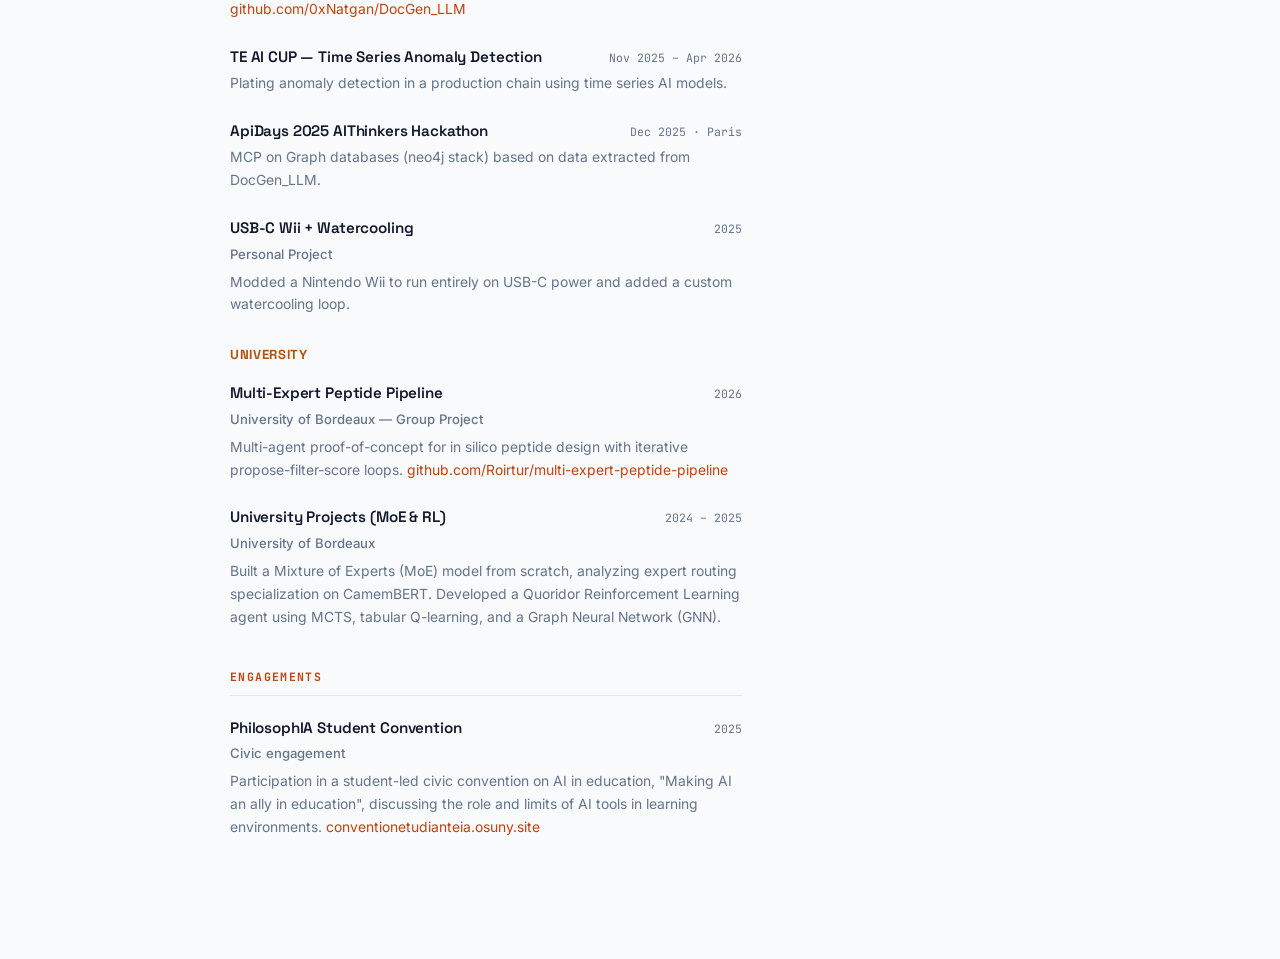
==== commit 75c0e922: "delete unsued files and change location opportunity in resume" ====
--- a/resume.html
+++ b/resume.html
@@ -521,9 +521,10 @@
         <p class="resume-title">MSc in Artificial Intelligence · Available Nov 2026</p>
         <p class="resume-summary">
           Looking for a research engineer, applied AI role or a PhD position, available from November 2026.
+          Open to opportunities in France and abroad.
           Experienced in building evaluation pipelines, agentic systems, and
           research-driven model development. Previous experience as an AI intern and
-          IT infrastructure manager .
+          IT infrastructure manager.
         </p>
       </div>
       <div class="resume-header-right">
@@ -550,6 +551,15 @@
             <circle cx="12" cy="10" r="3" />
           </svg>
           Paris / Bordeaux
+        </div>
+        <div class="contact-item">
+          <svg width="13" height="13" viewBox="0 0 24 24" fill="none" stroke="currentColor" stroke-width="2"
+            stroke-linecap="round" stroke-linejoin="round">
+            <circle cx="12" cy="12" r="10" />
+            <line x1="2" y1="12" x2="22" y2="12" />
+            <path d="M12 2a15.3 15.3 0 0 1 4 10 15.3 15.3 0 0 1-4 10 15.3 15.3 0 0 1-4-10 15.3 15.3 0 0 1 4-10z" />
+          </svg>
+          Open to opportunities in France &amp; abroad
         </div>
         <div class="contact-item">
           <svg width="13" height="13" viewBox="0 0 24 24" fill="currentColor">
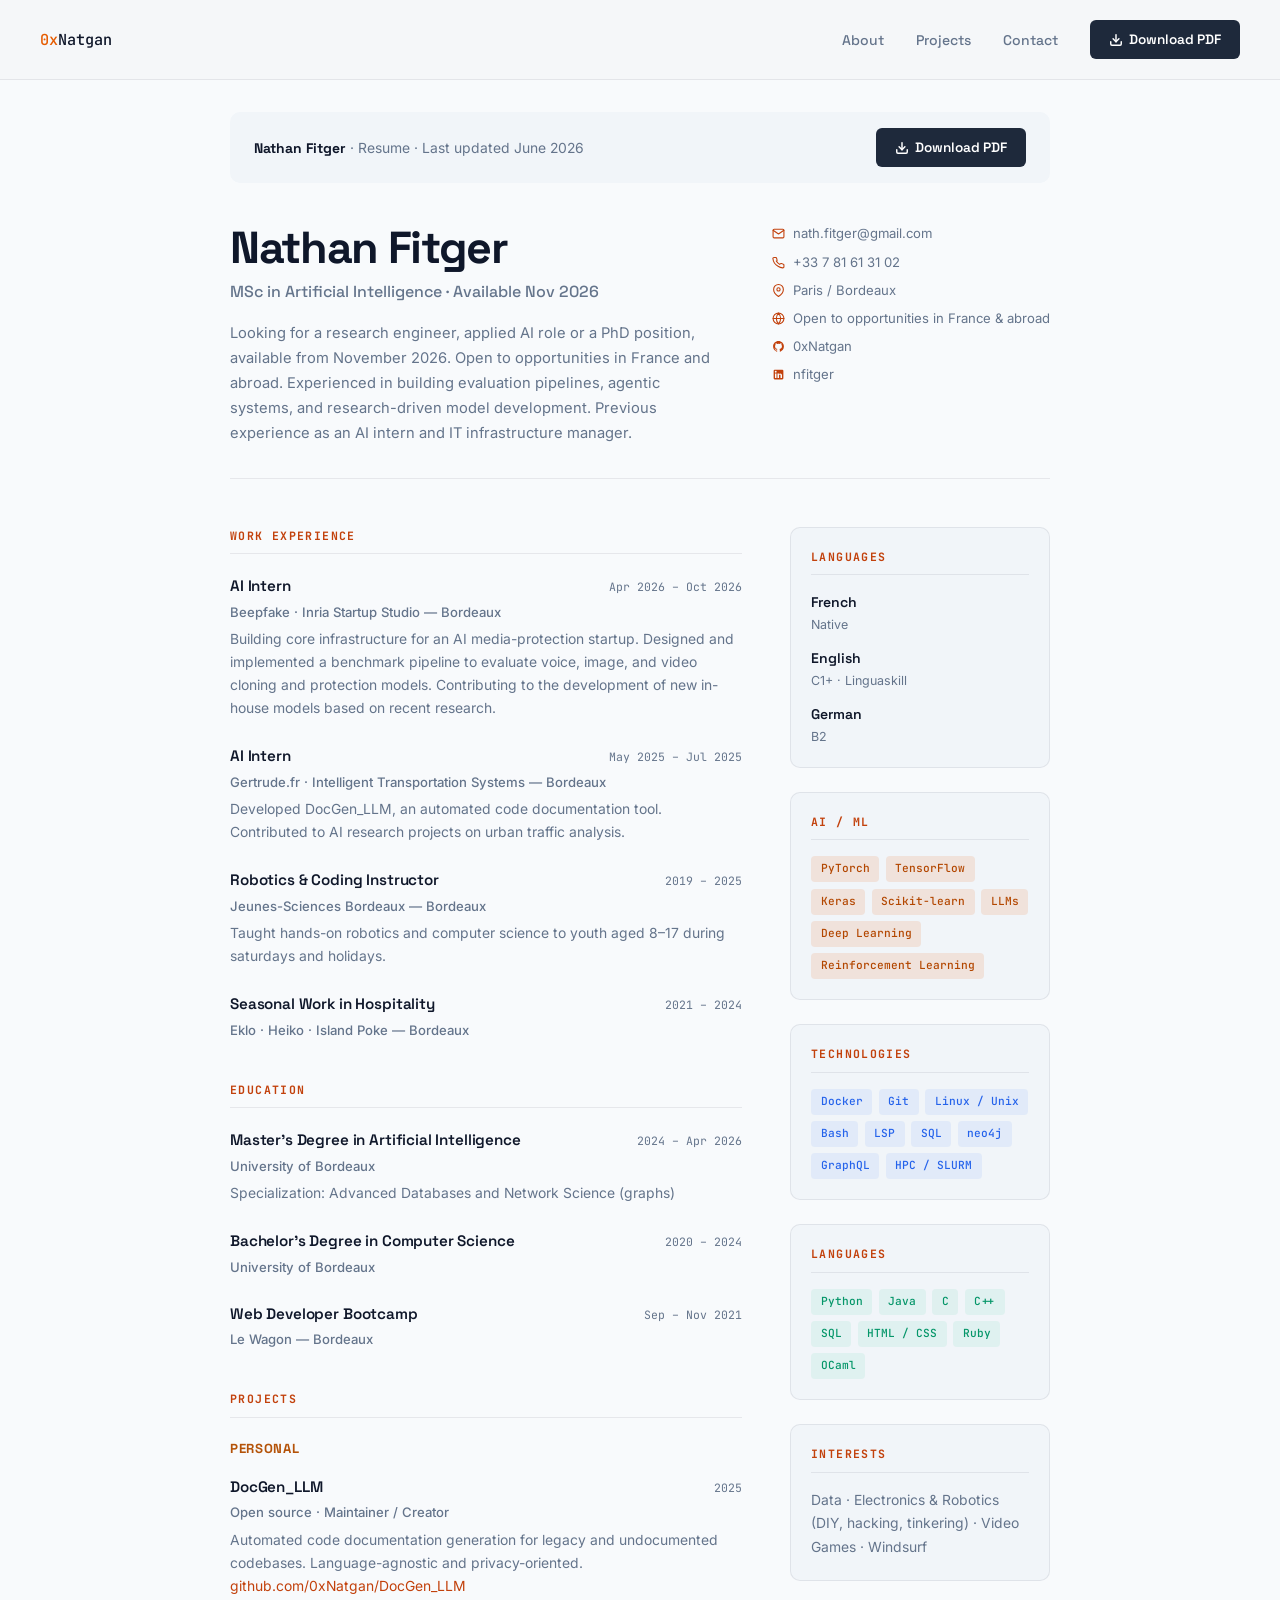
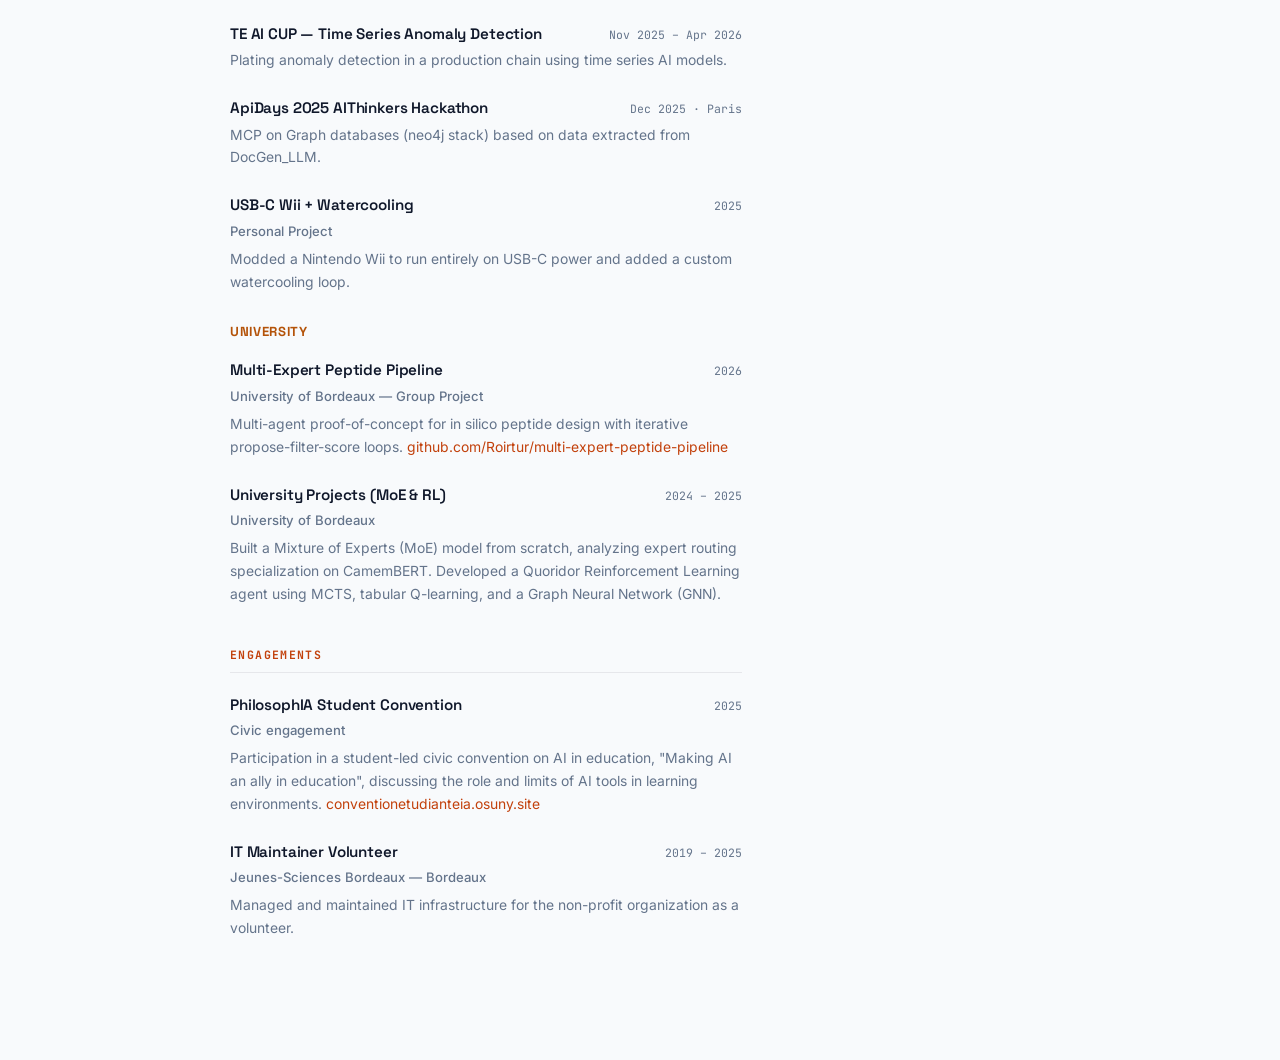
==== commit 4f39dc09: "update resume differentiate engagement from work experience" ====
--- a/resume.html
+++ b/resume.html
@@ -485,7 +485,7 @@
       <li><a href="index.html#contact">Contact</a></li>
       <li>
         <!-- Update href to point to your PDF file once hosted -->
-        <a href="cv_en_Nathan_FITGER.pdf" download class="btn btn-primary">
+        <a href="CV_en_Nathan_Fitger.pdf" download class="btn btn-primary">
           <svg width="14" height="14" viewBox="0 0 24 24" fill="none" stroke="currentColor" stroke-width="2.5"
             stroke-linecap="round" stroke-linejoin="round">
             <path d="M21 15v4a2 2 0 0 1-2 2H5a2 2 0 0 1-2-2v-4" />
@@ -503,7 +503,7 @@
     <!-- Download nudge bar -->
     <div class="download-bar reveal">
       <p><strong>Nathan Fitger</strong> · Resume · Last updated June 2026</p>
-      <a href="cv_en_Nathan_FITGER.pdf" download class="btn btn-primary">
+      <a href="CV_en_Nathan_Fitger.pdf" download class="btn btn-primary">
         <svg width="14" height="14" viewBox="0 0 24 24" fill="none" stroke="currentColor" stroke-width="2.5"
           stroke-linecap="round" stroke-linejoin="round">
           <path d="M21 15v4a2 2 0 0 1-2 2H5a2 2 0 0 1-2-2v-4" />
@@ -616,13 +616,12 @@
 
           <div class="entry">
             <div class="entry-header">
-              <span class="entry-title">Robotics & Coding Instructor · IT Maintainer volunteer</span>
+              <span class="entry-title">Robotics & Coding Instructor</span>
               <span class="entry-date">2019 – 2025</span>
             </div>
             <div class="entry-org">Jeunes-Sciences Bordeaux — Bordeaux</div>
             <p class="entry-desc">
-              Taught hands-on robotics and computer science to youth aged 8–17.
-              Managed and maintained IT infrastructure for the non-profit organization as a volunteer.
+              Taught hands-on robotics and computer science to youth aged 8–17 during saturdays and holidays.
             </p>
           </div>
 
@@ -754,6 +753,17 @@
               Participation in a student-led civic convention on AI in education, "Making AI an ally in education",
               discussing the role and limits of AI tools in learning environments. <a
                 href="https://conventionetudianteia.osuny.site/" target="_blank">conventionetudianteia.osuny.site</a>
+            </p>
+          </div>
+
+          <div class="entry">
+            <div class="entry-header">
+              <span class="entry-title">IT Maintainer Volunteer</span>
+              <span class="entry-date">2019 – 2025</span>
+            </div>
+            <div class="entry-org">Jeunes-Sciences Bordeaux — Bordeaux</div>
+            <p class="entry-desc">
+              Managed and maintained IT infrastructure for the non-profit organization as a volunteer.
             </p>
           </div>
         </div>
